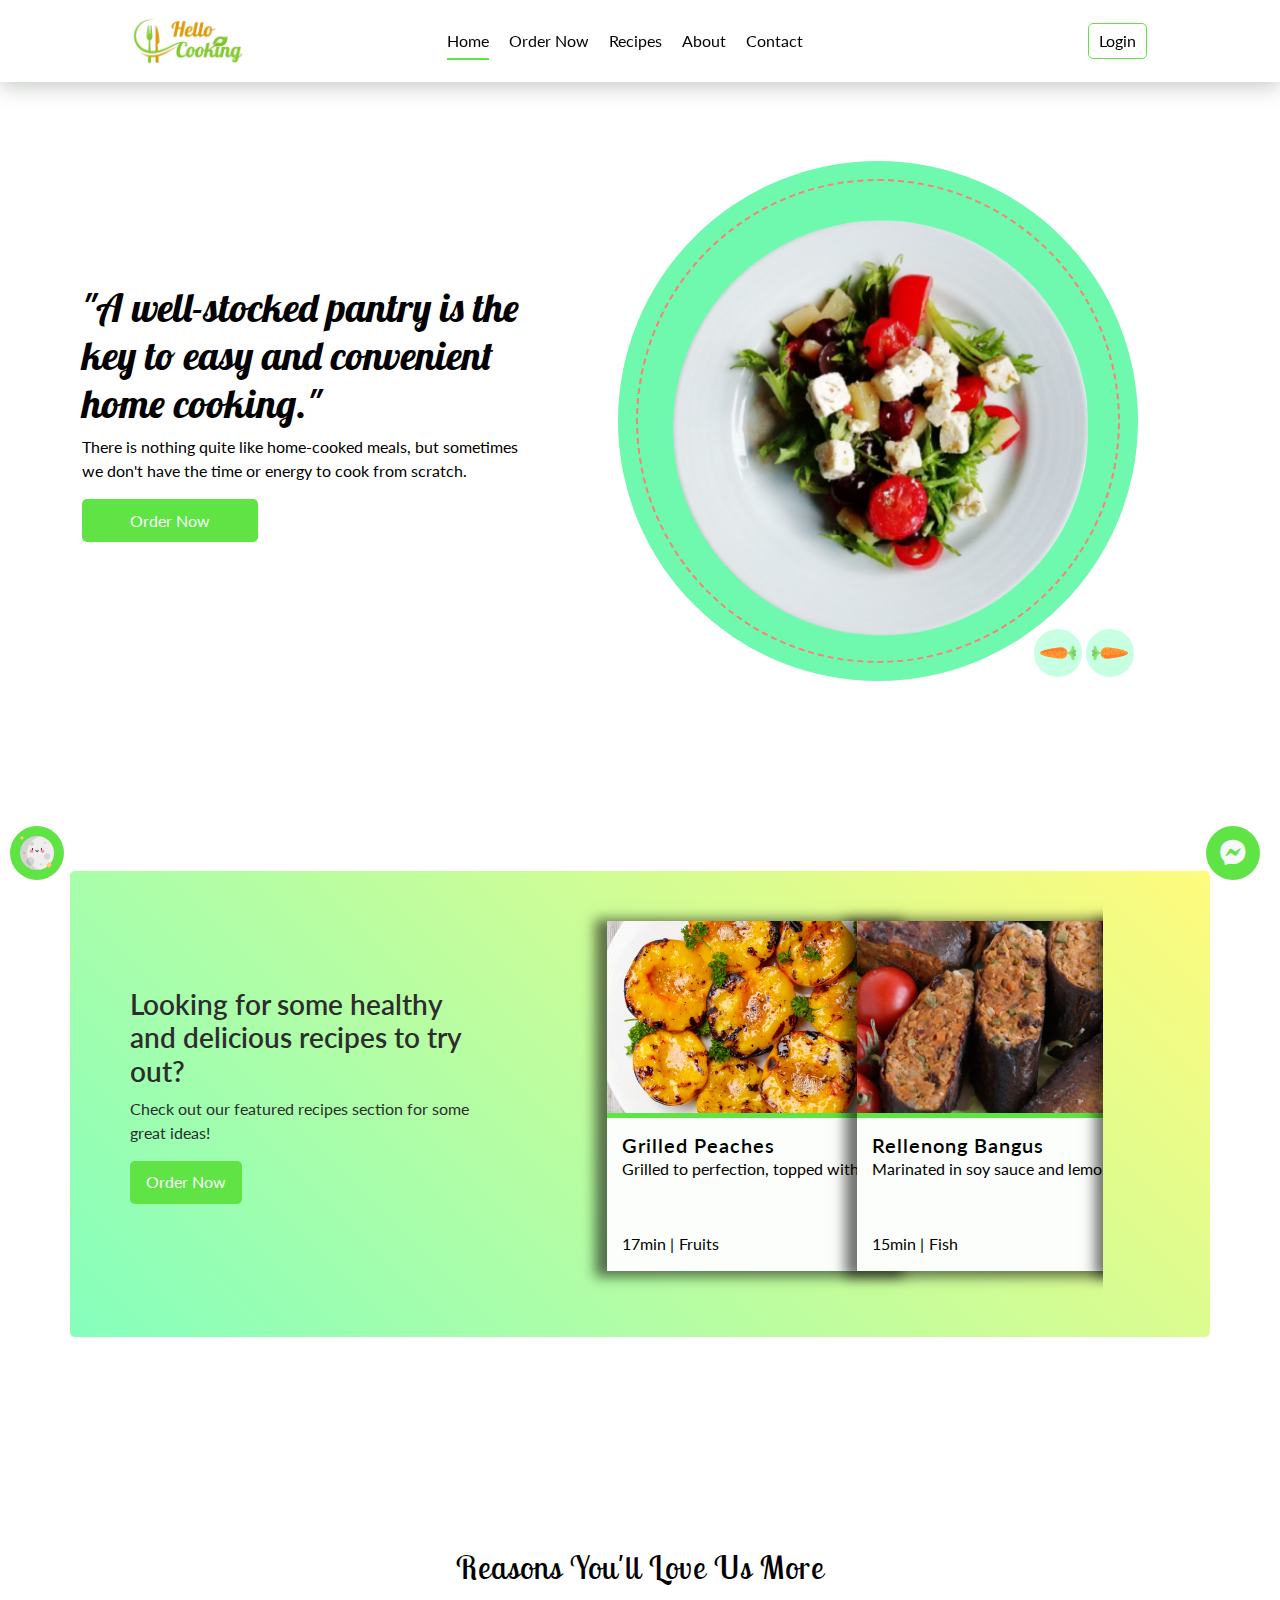
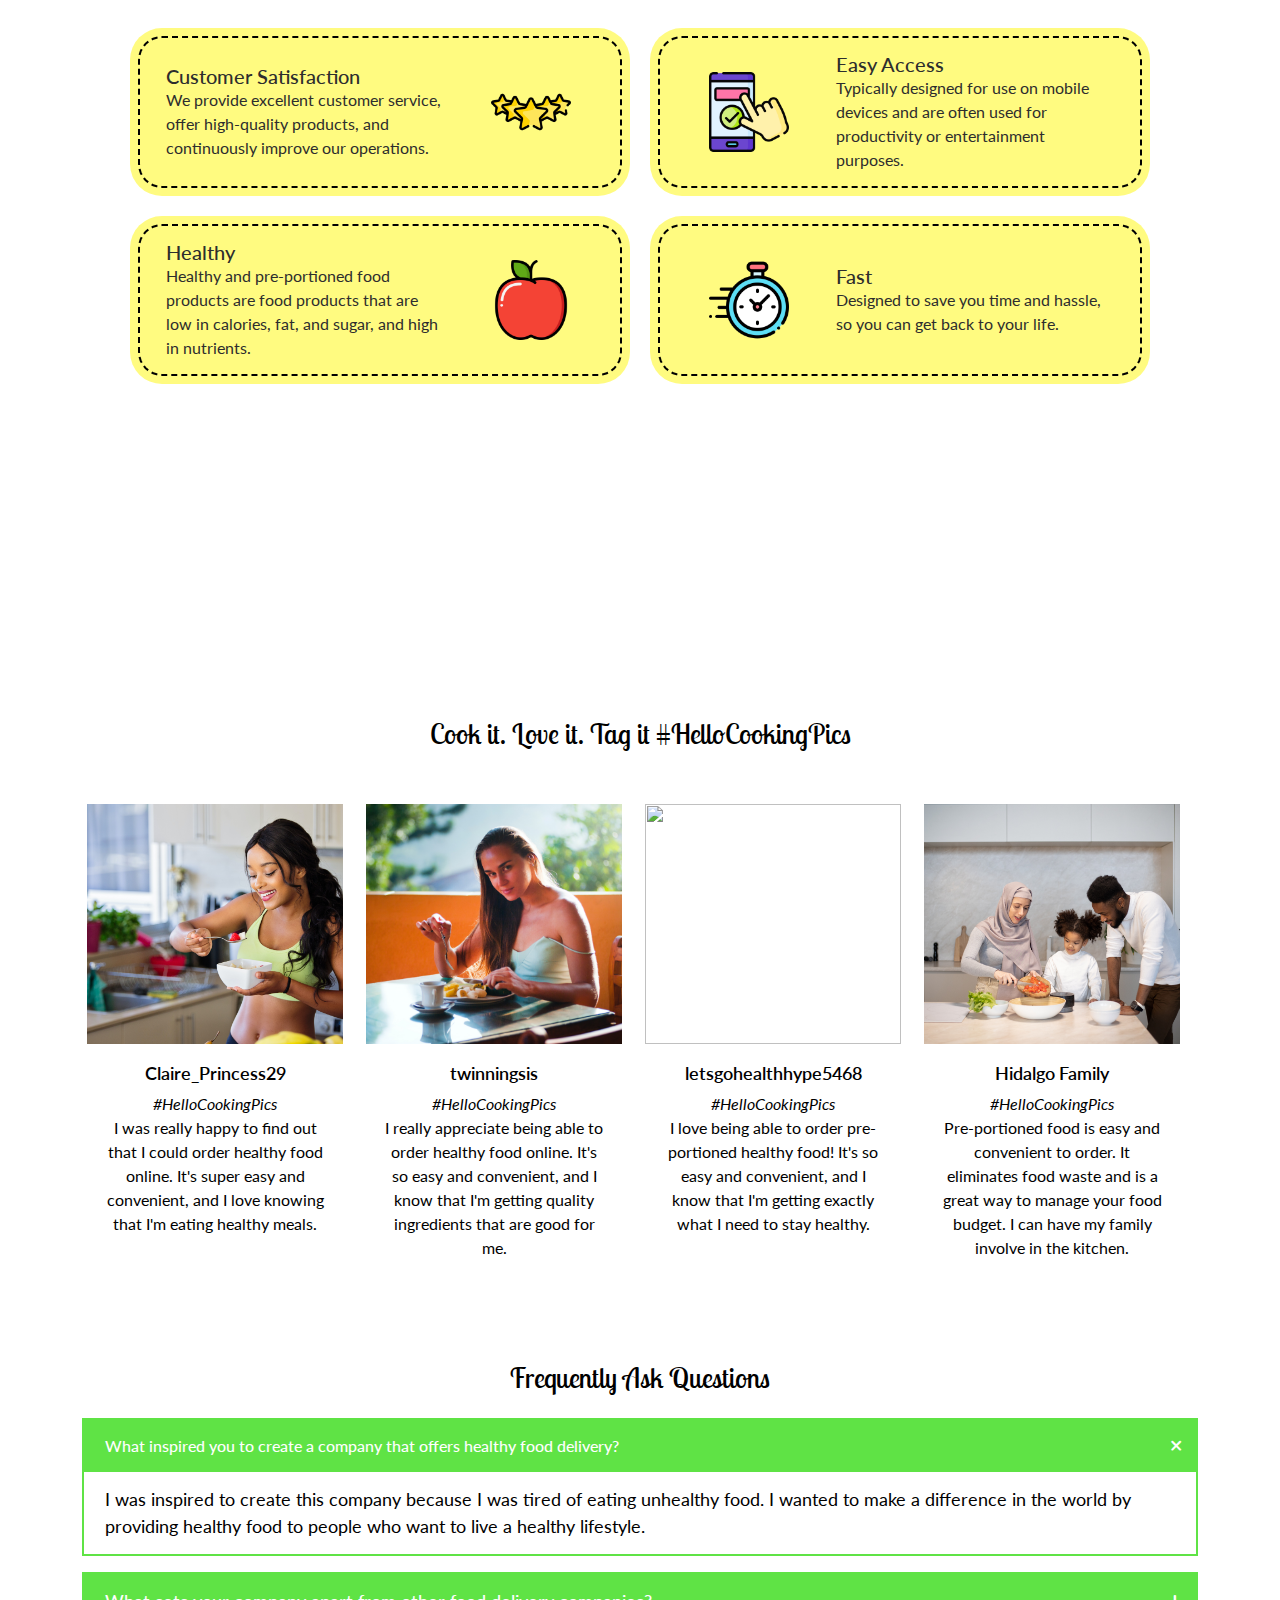
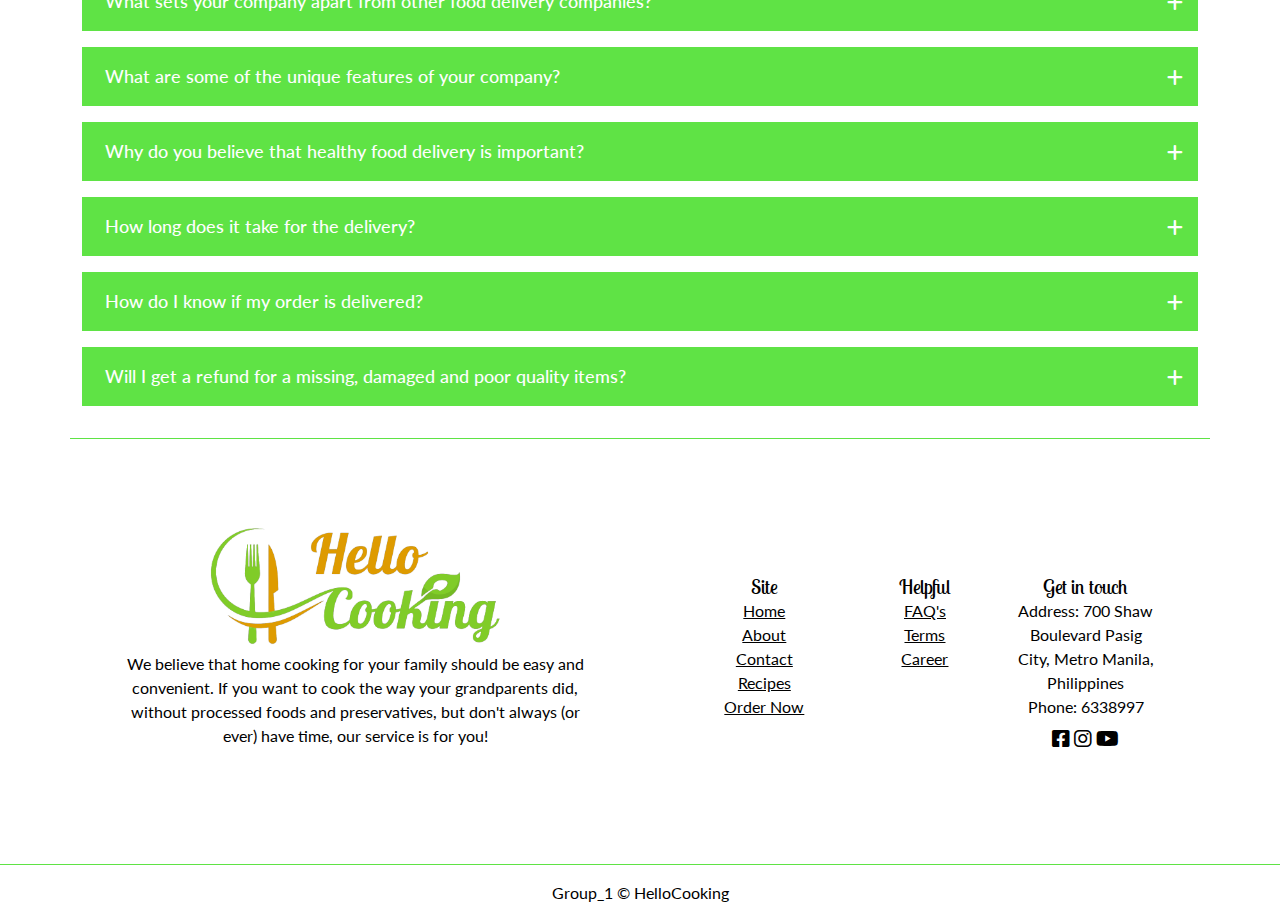
==== index.html @ cec699d6 "dark mode" ====
<!DOCTYPE html>
<html lang="en">
  <head>
    <!-- ========= Title ========== -->
    <title>HelloCooking</title>

    <meta charset="UTF-8" />
    <meta http-equiv="X-UA-Compatible" content="IE=edge" />
    <meta name="viewport" content="width=device-width, initial-scale=1.0" />

    <!-- ========= BOOTSTRAP ========== -->
    <link rel="stylesheet" href="assets/css/styles/bootstrap.min.css" />

    <!-- ========= FONTAWESOME ========== -->
    <link rel="stylesheet" href="assets/css/styles/font-awesome.css" />

    <!-- ========= STYLES ========== -->
    <link rel="stylesheet" href="assets/css/styles/base/nav.css" />
    <link rel="stylesheet" href="assets/css/styles/root.css" />
    <link rel="stylesheet" href="assets/css/styles/style.css" />
    <link rel="stylesheet" href="assets/css/styles/base/footer.css" />
    <link rel="stylesheet" href="assets/css/styles/base/modal.css" />
  </head>
  <body>
    <header class="header">
      <!-- 

        HEADER - NAVBAR

        -->
      <section class="header-sub-section">
        <div class="container">
          <nav class="">
            <div class="nav__logo-container" aria-label="logo / go-to-hompage">
              <a href="#" tabindex="0">
                <img
                  class="nav__logo-img js-nav-logo"
                  src="assets/imgs/logo/hc-logo.png"
                  alt="Hello Cooking Logo"
              /></a>
            </div>

            <div class="nav__center">
              <button
                class="nav__menu-btn open-menu-btn js-nav-menu-open"
                aria-label="open-menu-button"
                aria-expanded="false"
                aria-controls="menu"
              >
                <svg
                  class="ham hamRotate ham1"
                  viewBox="0 0 100 100"
                  onclick="this.classList.toggle('active')"
                >
                  <path
                    class="line top"
                    d="m 30,33 h 40 c 0,0 9.044436,-0.654587 9.044436,-8.508902 0,-7.854315 -8.024349,-11.958003 -14.89975,-10.85914 -6.875401,1.098863 -13.637059,4.171617 -13.637059,16.368042 v 40"
                  />
                  <path class="line middle" d="m 30,50 h 40" />
                  <path
                    class="line bottom"
                    d="m 30,67 h 40 c 12.796276,0 15.357889,-11.717785 15.357889,-26.851538 0,-15.133752 -4.786586,-27.274118 -16.667516,-27.274118 -11.88093,0 -18.499247,6.994427 -18.435284,17.125656 l 0.252538,40"
                  />
                </svg>
              </button>

              <div class="nav__menu-container js-nav-menu" id="menu">
                <ul role="menubar" class="nav__menu">
                  <li class="nav__menu-item active">
                    <a href="#" role="menuitem">Home</a>
                  </li>
                  <li class="nav__menu-item">
                    <a href="order.html" role="menuitem">Order Now</a>
                  </li>
                  <li class="nav__menu-item">
                    <a href="products.html" role="menuitem">Recipes</a>
                  </li>
                  <li class="nav__menu-item">
                    <a href="about.html" role="menuitem">About</a>
                  </li>
                  <li class="nav__menu-item">
                    <a href="contact.html" role="menuitem">Contact</a>
                  </li>
                </ul>
              </div>
            </div>

            <div class="nav__right">
              <button><i class="fa-solid fa-cart-shopping"></i></button>
              <a
                href="#"
                data-bs-toggle="modal"
                data-bs-target="#staticBackdrop"
                ><i class="fa-solid fa-user"></i> Login</a
              >
            </div>
          </nav>
        </div>
      </section>

      <!-- 

        HEADER - HERO SLIDER

        -->

      <section id="hero">
        <div class="container hero-container">
          <div class="row">
            <div
              class="col-lg-5 d-flex flex-column align-items-start justify-content-center"
              id="hero-left"
            >
              <h1>
                "A well-stocked pantry is the key to easy and convenient home
                cooking."
              </h1>
              <p>
                There is nothing quite like home-cooked meals, but sometimes we
                don't have the time or energy to cook from scratch.
              </p>
              <button id="hero-left-btn">Order Now</button>
            </div>

            <div class="col-lg-7" id="hero-right">
              <div class="hero-carousel-container">
                <div class="hero-slides" data-carousel-slides>
                  <div class="hero-slide">
                    <img src="assets/imgs/recipes/main-dish/1 (1).png" alt="" />
                  </div>
                  <div class="hero-slide" data-active>
                    <img src="assets/imgs/recipes/main-dish/1 (2).png" alt="" />
                  </div>
                  <div class="hero-slide">
                    <img src="assets/imgs/recipes/main-dish/1 (3).png" alt="" />
                  </div>
                </div>
                <div class="hc-btn-container">
                  <button
                    class="hero-carousel-btn"
                    id="hc-prev-btn"
                    data-carousel-btn="prev"
                  >
                    <img src="assets/imgs/icon/carrot.png" alt="" />
                  </button>
                  <button
                    class="hero-carousel-btn"
                    id="hc-next-btn"
                    data-carousel-btn="next"
                  >
                    <img src="assets/imgs/icon/carrot.png" alt="" />
                  </button>
                </div>
              </div>
            </div>
          </div>
        </div>
      </section>

      <!-- end header -->
    </header>
    <main>
      <!-- start main -->

      <!-- 
      
        Main - Products
      
      -->

      <section id="products">
        <div class="container">
          <div class="row">
            <div class="col-lg-5">
              <article class="card__main">
                <div class="card__main-content">
                  <h3 class="mb-2">
                    Looking for some healthy and delicious recipes to try out?
                  </h3>
                  <p class="mb-3">
                    Check out our featured recipes section for some great ideas!
                  </p>
                  <button class="card__main-content-button">Order Now</button>
                </div>
              </article>
            </div>
            <div class="col-lg-6">
              <div class="left-cards">
                <article class="card-">
                  <div class="left-card-img-container">
                    <img
                      src="assets/imgs/productImgs/grilled-peaches 1.jpg"
                      alt=""
                    />
                  </div>
                  <div class="description">
                    <div class="line line1">
                      <h5>Grilled Peaches</h5>
                    </div>
                    <div class="hash">
                      <p>Grilled to perfection, topped with raspberries</p>
                    </div>
                    <div class="line line2">
                      <div class="line2-left">
                        <p>17min</p>
                        <p>Fruits</p>
                      </div>
                    </div>
                  </div>
                </article>
                <article class="card-">
                  <div class="left-card-img-container">
                    <img
                      src="assets/imgs/productImgs/rellenong-bangus-recipe 1.jpg"
                      alt=""
                    />
                  </div>
                  <div class="description">
                    <div class="line line1">
                      <h5>Rellenong Bangus</h5>
                    </div>
                    <div class="hash">
                      <p>Marinated in soy sauce and lemon juice</p>
                    </div>
                    <div class="line line2">
                      <div class="line2-left">
                        <p>15min</p>
                        <p>Fish</p>
                      </div>
                    </div>
                  </div>
                </article>
                <article class="card-">
                  <div class="left-card-img-container">
                    <img
                      src="assets/imgs/productImgs/Pan-Fried-chicken-breast-herowm 1.jpg"
                      alt=""
                    />
                  </div>
                  <div class="description">
                    <div class="line line1">
                      <h5>Fried Chicken</h5>
                    </div>
                    <div class="hash">
                      <p>Pan-fried with small amount of fat</p>
                    </div>
                    <div class="line line2">
                      <div class="line2-left">
                        <p>15min</p>
                        <p>Chicken</p>
                      </div>
                    </div>
                  </div>
                </article>
                <article class="card-">
                  <div class="left-card-img-container">
                    <img
                      src="assets/imgs/productImgs/Vegan-Sisig_0953-768x1024 1.jpg"
                      alt=""
                    />
                  </div>
                  <div class="description">
                    <div class="line line1">
                      <h5>Vegan Sisig</h5>
                    </div>
                    <div class="hash">
                      <p>Marinated Shitake, Beech and Oyster Mushrooms</p>
                    </div>
                    <div class="line line2">
                      <div class="line2-left">
                        <p>20min</p>
                        <p>Vegetables</p>
                      </div>
                    </div>
                  </div>
                </article>
                <article class="card-">
                  <div class="left-card-img-container">
                    <img src="assets/imgs//productImgs/tunasand 1.jpg" alt="" />
                  </div>
                  <div class="description">
                    <div class="line line1">
                      <h5>Tuna Sandwich</h5>
                    </div>
                    <div class="hash">
                      <p>Tangy Tuna Salad Sandwich with feta cheese</p>
                    </div>
                    <div class="line line2">
                      <div class="line2-left">
                        <p>15min</p>
                        <p>Vegetables</p>
                        <p>Tuna</p>
                      </div>
                    </div>
                  </div>
                </article>
              </div>
            </div>
          </div>
        </div>
      </section>

      <!-- 
      
        Main - Reasons youll love us more
      
      -->

      <section id="reasons">
        <div class="container">
          <div class="row">
            <h2 class="text-center">Reasons You'll Love Us More</h2>
            <div class="d-flex flex-wrap" id="reasons-container">
              <div class="reasons reason1 row">
                <div class="reason1__left col-8">
                  <h4>Customer Satisfaction</h4>
                  <p>
                    We provide excellent customer service, offer high-quality
                    products, and continuously improve our operations.
                  </p>
                </div>
                <div class="reason1__right reason-right col-4">
                  <img src="assets/imgs/icon/stars.png" alt="" />
                </div>
              </div>
              <div class="reasons reason1 row">
                <div class="reason1__left col-8 order-lg-last">
                  <h4>Easy Access</h4>
                  <p>
                    Typically designed for use on mobile devices and are often
                    used for productivity or entertainment purposes.
                  </p>
                </div>
                <div class="reason1__right reason-right col-4">
                  <img src="assets/imgs/icon/booking.png" alt="" />
                </div>
              </div>
              <div class="reasons reason1 row">
                <div class="reason1__left col-8">
                  <h4>Healthy</h4>
                  <p>
                    Healthy and pre-portioned food products are food products
                    that are low in calories, fat, and sugar, and high in
                    nutrients.
                  </p>
                </div>
                <div class="reason1__right reason-right col-4">
                  <img src="assets/imgs/icon/apple.png" alt="" />
                </div>
              </div>
              <div class="reasons reason1 row">
                <div class="reason1__left col-8 order-lg-last">
                  <h4>Fast</h4>
                  <p>
                    Designed to save you time and hassle, so you can get back to
                    your life.
                  </p>
                </div>
                <div class="reason1__right reason-right col-4">
                  <img src="assets/imgs/icon/clock.png" alt="" />
                </div>
              </div>
            </div>
          </div>
        </div>
      </section>

      <!-- 
      
        Main - comment section
      
      -->

      <section id="comment-section">
        <div class="container">
          <h3 class="text-center mb-5">
            Cook it. Love it. Tag it #HelloCookingPics
          </h3>
          <div class="comment-row">
            <div class="d-flex comment-row-sub">
              <div class="comment-card-container">
                <div class="card">
                  <div class="comment-card-img-container">
                    <img
                      src="assets/imgs/comments/peopleeating (1).jpg"
                      alt=""
                    />
                  </div>
                  <div class="card-body">
                    <p class="comment-card-username">Claire_Princess29</p>
                    <p class="comment-card-hashtag">#HelloCookingPics</p>
                    <p class="card-text">
                      I was really happy to find out that I could order healthy
                      food online. It's super easy and convenient, and I love
                      knowing that I'm eating healthy meals.
                    </p>
                  </div>
                </div>
              </div>

              <div class="comment-card-container">
                <div class="card">
                  <div class="comment-card-img-container">
                    <img
                      src="assets/imgs/comments/peopleeating (16).jpg"
                      alt=""
                    />
                  </div>
                  <div class="card-body">
                    <p class="comment-card-username">twinningsis</p>
                    <p class="comment-card-hashtag">#HelloCookingPics</p>
                    <p class="card-text">
                      I really appreciate being able to order healthy food
                      online. It's so easy and convenient, and I know that I'm
                      getting quality ingredients that are good for me.
                    </p>
                  </div>
                </div>
              </div>

              <div class="comment-card-container">
                <div class="card">
                  <div class="comment-card-img-container">
                    <img
                      src="assets/imgs/comments/peopleeating (15).jpg"
                      alt=""
                    />
                  </div>
                  <div class="card-body">
                    <p class="comment-card-username">letsgohealthhype5468</p>
                    <p class="comment-card-hashtag">#HelloCookingPics</p>
                    <p class="card-text">
                      I love being able to order pre-portioned healthy food!
                      It's so easy and convenient, and I know that I'm getting
                      exactly what I need to stay healthy.
                    </p>
                  </div>
                </div>
              </div>

              <div class="comment-card-container">
                <div class="card">
                  <div class="comment-card-img-container">
                    <img src="assets/imgs/comments/comments (2).jpg" alt="" />
                  </div>
                  <div class="card-body">
                    <p class="comment-card-username">Hidalgo Family</p>
                    <p class="comment-card-hashtag">#HelloCookingPics</p>
                    <p class="card-text">
                      Pre-portioned food is easy and convenient to order. It
                      eliminates food waste and is a great way to manage your
                      food budget. I can have my family involve in the kitchen.
                    </p>
                  </div>
                </div>
              </div>
            </div>
          </div>
        </div>
      </section>

      <!-- 
        MAIN - FAQS
      -->
      <section id="faq">
        <div class="container">
          <h3 class="text-center mb-4">Frequently Ask Questions</h3>
          <div class="faq-accordion">
            <div class="faq-qa">
              <input type="checkbox" name="question" id="question1" checked />
              <label for="question1"
                >What inspired you to create a company that offers healthy food
                delivery?
                <i class="fa-solid fa-plus"></i>
              </label>
              <div class="faq-answer-container">
                <p>
                  I was inspired to create this company because I was tired of
                  eating unhealthy food. I wanted to make a difference in the
                  world by providing healthy food to people who want to live a
                  healthy lifestyle.
                </p>
              </div>
            </div>

            <div class="faq-qa">
              <input type="checkbox" name="question" id="question2" />
              <label for="question2"
                >What sets your company apart from other food delivery
                companies?
                <i class="fa-solid fa-plus"></i>
              </label>
              <div class="faq-answer-container">
                <p>
                  Our company is unique because we offer healthy food options
                  that are pre-portioned and come with one-of-a-kind recipes.
                </p>
              </div>
            </div>

            <div class="faq-qa">
              <input type="checkbox" name="question" id="question3" />
              <label for="question3"
                >What are some of the unique features of your company?
                <i class="fa-solid fa-plus"></i>
              </label>
              <div class="faq-answer-container">
                <p>
                  We offer a unique recipe service that is pre-portioned and
                  easy to use. Our customers are always our top priority and we
                  work hard to ensure their satisfaction. Our website is fast
                  and easy to use, making it a great resource for busy families.
                </p>
              </div>
            </div>

            <div class="faq-qa">
              <input type="checkbox" name="question" id="question4" />
              <label for="question4"
                >Why do you believe that healthy food delivery is important?
                <i class="fa-solid fa-plus"></i>
              </label>
              <div class="faq-answer-container">
                <p>
                  There are a few reasons why healthy food delivery is
                  important. First, it can help people who are unable to cook
                  for themselves or do not have time to prepare meals. Second,
                  it can help people who have dietary restrictions or are on
                  special diets. Third, it can help people who live in areas
                  where there are not many healthy food options.
                </p>
              </div>
            </div>

            <div class="faq-qa">
              <input type="checkbox" name="question" id="question5" />
              <label for="question5"
                >How long does it take for the delivery?
                <i class="fa-solid fa-plus"></i>
              </label>
              <div class="faq-answer-container">
                <p>
                  The delivery will take at least 5 hours from placing depending
                  on the location you are located and the delivery channel you
                  used.
                </p>
              </div>
            </div>

            <div class="faq-qa">
              <input type="checkbox" name="question" id="question6" />
              <label for="question6"
                >How do I know if my order is delivered?
                <i class="fa-solid fa-plus"></i>
              </label>
              <div class="faq-answer-container">
                <p>
                  You will receive an email or text confirmation once the order
                  has been delivered!
                </p>
              </div>
            </div>

            <div class="faq-qa">
              <input type="checkbox" name="question" id="question7" />
              <label for="question7"
                >Will I get a refund for a missing, damaged and poor quality
                items?
                <i class="fa-solid fa-plus"></i>
              </label>
              <div class="faq-answer-container">
                <p>
                  If an item is confirmed to be missing, damaged and/or poor
                  quality from your order, you may send us a message on
                  help@hellocooking.com and on our social media accounts.
                </p>
              </div>
            </div>
          </div>
        </div>
      </section>

      <!-- 
        MAIN - CONTACT
      -->

      <section id="contact-section"></section>

      <!-- end main -->
    </main>
    <footer>
      <!-- start footer -->
      <div class="container">
        <div class="row footer-top">
          <div class="col-lg-6 col-md-12 footer-right">
            <div class="footer-right__container">
              <div class="footer-right__img-container">
                <img src="assets/imgs/logo/hc-logo.png" alt="" />
              </div>
              <p class="text-center">
                We believe that home cooking for your family should be easy and
                convenient. If you want to cook the way your grandparents did,
                without processed foods and preservatives, but don't always (or
                ever) have time, our service is for you!
              </p>
            </div>
          </div>
          <div class="col-lg-6 footer-left">
            <div class="row footer-left__container">
              <div
                class="col-lg-4 col-md-4 text-md-center col-sm-12 text-sm-center mt-sm-4 footer-left__first"
              >
                <h5>Site</h5>
                <ul>
                  <li><a href="index.html">Home</a></li>
                  <li><a href="about.html">About</a></li>
                  <li><a href="contact.html">Contact</a></li>
                  <li><a href="recipes.html">Recipes</a></li>
                  <li><a href="order-now.html">Order Now</a></li>
                </ul>
              </div>
              <div
                class="col-lg-4 col-md-4 text-md-center col-sm-12 text-sm-center mt-sm-4 footer-left__second"
              >
                <h5>Helpful</h5>
                <ul>
                  <li><a href="#">FAQ's</a></li>
                  <li><a href="terms.html">Terms</a></li>
                  <li><a href="career.html">Career</a></li>
                </ul>
              </div>
              <div
                class="col-lg-4 col-md-4 text-md-center col-sm-12 text-sm-center mt-sm-4 footer-left__third"
              >
                <h5>Get in touch</h5>
                <ul>
                  <li>
                    <p>
                      Address: 700 Shaw Boulevard Pasig City, Metro Manila,
                      Philippines
                    </p>
                  </li>
                  <li>
                    <p>Phone: 6338997</p>
                  </li>
                  <li class="footer-social-links">
                    <a href="#"><i class="fa-brands fa-square-facebook"></i></a>
                    <a href="#"><i class="fa-brands fa-instagram"></i></a>
                    <a href="#"><i class="fa-brands fa-youtube"></i></a>
                  </li>
                </ul>
              </div>
            </div>
          </div>
        </div>
      </div>
      <div class="container-fluid footer-bottom">
        <p>Group_1 &copy; HelloCooking</p>
      </div>

      <!-- end footer -->
    </footer>

    <!-- 
      
      color scheme
      
    -->

    <div class="color-theme-container">
      <button class="button-theme button-theme-light" data-theme="light">
        <img src="assets/imgs/color-scheme/sun.png" alt="" />
      </button>
      <button class="button-theme button-theme-dark active" data-theme="dark">
        <img src="assets/imgs/color-scheme/full-moon.png" alt="" />
      </button>
    </div>

    <!-- 
      
      messenger
      
    -->

    <button id="messenger-button">
      <i class="fa-brands fa-facebook-messenger text-light"></i>
    </button>

    <!-- 
      
      login modal
      
    -->
    <div
      class="modal fade"
      id="staticBackdrop"
      data-bs-backdrop="static"
      data-bs-keyboard="false"
      tabindex="-1"
      aria-labelledby="staticBackdropLabel"
      aria-hidden="true"
    >
      <div class="modal-dialog modal-dialog-centered">
        <div class="modal-content">
          <div class="modal-header">
            <h1 class="modal-title text-light" id="staticBackdropLabel">
              HelloCooking
            </h1>
            <button
              type="button"
              class="btn"
              data-bs-dismiss="modal"
              aria-label="Close"
            >
              <img src="assets/imgs/icon/forKnife-red.png" alt="" />
            </button>
          </div>
          <div class="modal-body">
            <h5 class="mb-2">Login</h5>
            <form class="needs-validation" novalidate>
              <div class="mb-3 form-floating">
                <input
                  type="email"
                  class="form-control"
                  id="exampleInputEmail1"
                  aria-describedby="emailHelp"
                  placeholder="Email or Username"
                  required
                />
                <label for="exampleInputEmail1" class="form-label"
                  >Email or Username</label
                >
                <div id="emailHelp" class="form-text">
                  We'll never share your email with anyone else.
                </div>
                <div class="invalid-feedback">
                  Please input Username or Email.
                </div>
              </div>
              <div class="mb-3 form-floating">
                <input
                  type="password"
                  class="form-control"
                  id="exampleInputPassword1"
                  placeholder="Password"
                  required
                />
                <label for="exampleInputPassword1" class="form-label"
                  >Password</label
                >
                <div class="invalid-feedback">Please input password.</div>
              </div>
              <div class="d-flex justify-content-between">
                <div class="mb-3 form-check">
                  <input
                    type="checkbox"
                    class="form-check-input"
                    id="exampleCheck1"
                  />
                  <label class="form-check-label" for="exampleCheck1"
                    >Remember Me</label
                  >
                </div>
                <a href="#">Forgot Password</a>
              </div>
              <button type="submit" class="btn btn-primary w-100 mb-3">
                Submit
              </button>
            </form>
            <div class="text-center">
              Don't have an account yet? <a href="signup.html">Sign in</a>
            </div>
          </div>
        </div>
      </div>
    </div>

    <!-- ========= BOOTSTRAP JS ========== -->
    <script src="assets/js/bootstrap.bundle.min.js"></script>

    <!-- ========= JS ========== -->
    <script src="assets/js/index.js"></script>
    <script src="assets/js/colorScheme.js" type="module"></script>
  </body>
</html>
---- assets/css/styles/base/nav.css ----
@import url('https://fonts.googleapis.com/css2?family=Lato:wght@300;400;700&family=Lobster&family=Lobster+Two&display=swap');

html {
  scroll-behavior: smooth;
}

* {
  box-sizing: border-box;
}

body {
  font-family: var(--ff-lato);
  position: relative;
  color: var(--text);
  background-color: var(--bg);
}

h1 {
  font-family: var(--ff-lobster-italic);
}

h2,
h3,
h4,
h5,
h6 {
  font-family: var(--ff-lobster);
  margin: 0;
}

button {
  border: 0;
  outline: 0;
}

ul,
li,
a {
  list-style: none;
  text-decoration: none;
}

ul {
  padding: 0;
  margin: 0;
}

p {
  margin: 0;
  padding: 0;
}

img { width: 100%; 
height: auto;}








/* ################################
      Header Navbar
###################################*/



nav {
  scroll-snap-align: start;

  display: flex;
  justify-content: space-between;
  align-items: center;
  transition: all 600ms ease;
  position: fixed;
  top: 0;
  left: 0;
  width: 100%;
  
  padding: 1em var(--section-padding);
  background-color: hsl(var(--nav) / 1);
  box-shadow: 0 5px 20px var(--gray-700-p3);
  z-index: 20;
}

.nav__logo-container {
  grid-area: logo;
  width: 30vw;
  max-width: 120px;
  transform: .3s ease-out;
}

.nav__center {
  grid-area: menu;
}

.nav__menu {
  display: flex;
  justify-content: center;
  align-items: center;
}

.nav__menu-item {
  margin-inline: 10px;
}

.nav__menu-item a:focus-visible,
nav a:focus-visible {
  outline: 2px solid var(--green);
  outline-offset: 0.5em;
}

.nav__menu-item a {
  color: var(--text);
  font-size: var(--step-0);
  position: relative;
  overflow: hidden;
  padding-bottom: 10px;
}

.nav__menu-item.active a:after {
  content: "";
  width: 100%;
  height: 2px;
  background-color: var(--green);
  position: absolute;
  left: 0;
  bottom: 0;
transition: .3s ease-out;
}


.nav__right {
  grid-area: right;
  display: flex;
  align-items: center;
  justify-content: end;
  width: min(150px, 20vw);
  /* max-width: 150px; */
}

.nav__right>* {
  margin-inline: 5px;
}

.nav__right button{
  width: 2em;
  aspect-ratio: 1/ 1;
  border: 1px solid transparent;
  border-radius: 100vmax;
  font-size: var(--step-0);
  display: grid;
  place-content: center;
  background-color: var(--green);
  display: none;
}

.nav__right button i {
  padding: 0;
  margin: 0;
  color: #fefefe;
}

.nav__right a {
  padding: 0.3125em 0.625em;
  color: var(--text);
  border: 1px solid var(--green);
  border-radius: 5px;
  cursor: pointer;
  transition: .3s ease-out;
}

.nav__right a:hover {
  background-color: var(--green);
  color: var(--text);
}

.nav__right a i{
  display: none;
}

.nav__menu-btn {
  display: none;
  background: none;
}

.open-menu-btn {
  height: 30px;
  user-select: none;
  appearance: none;
  border: 0;
}

/* menu - button */

.ham {
  cursor: pointer;
  -webkit-tap-highlight-color: transparent;
  transition: transform 400ms;
  -moz-user-select: none;
  -webkit-user-select: none;
  -ms-user-select: none;
  user-select: none;}
.hamRotate.active {
  transform: rotate(45deg);
}
.hamRotate180.active {
  transform: rotate(180deg);
}

svg.ham {
  width: max(calc(10vw - 3rem), 30px);
}



.line {
  fill:none;
  transition: stroke-dasharray 400ms, stroke-dashoffset 400ms;
  stroke: hsl(var(--text) / 1);
  stroke-width:5.5;
  stroke-linecap:round;
}
.ham1 .top {
  stroke-dasharray: 40 139;
}
.ham1 .bottom {
  stroke-dasharray: 40 180;
}
.ham1.active .top {
  stroke-dashoffset: -98px;
}
.ham1.active .bottom {
  stroke-dashoffset: -138px;
}
/* menu */




.bodyScroll .nav__logo-container{
  max-width: 100px;
}




@media (max-width: 991px) {
  

  nav .nav__logo-container {
    order: 1;
  }

  .nav__right a {
    font-size: var(--fs-16);

  }

  nav .nav__right {
    order: 2;
  }

  .nav__logo-container {
    margin-inline: auto;
  }

  .nav__center {
    width: min(150px, 20vw);
  }

  .nav__menu-btn {
    display: inline-block; 
    height: 100%;
  }

  
  .nav__menu-container {
    z-index: 20;
    position: absolute;
    top: 100%;
    left: 0;
    width: 200px;
    transform: translateX(-200%);
    transition: transform 1s ease-out;
  }
  
  .open-menu-btn[aria-expanded=true]+.nav__menu-container {
    transform: translateX(0);
  }
  
  .nav__menu {
    background-color: var(--green);
    flex-direction: column;
    align-items: center;
    height: 100vh;
    justify-content: start;
    
  }

  .nav__menu .nav__menu-item {
    height: 4em;
    display: grid;
    place-content: center;
  }

  .nav__menu .nav__menu-item a {
    color: #fefefe;
  }


  #hero {
    padding-top: 5rem;
  }

}

@media (max-width: 540px){

  nav{
    padding-inline: 10px;
  }

  .nav__right a {
  font-size: 14px;
  }

  
}
---- assets/css/styles/root.css ----
:root {

  /* ###### COLORS ###### */
  --main-hue: 110;
  

  
  
  --green: hsl(var(--main-hue), 74%, 58%);
  --red: #F12D31;
  --green-light: hsl(var(--main-hue), 44%, 55%);
  --orange: #FF9F29;
  --red-orange: #F17B31;
  --yellow: #f9d42f;
  --purple: #8F2D94;
  --brown: #87431E;
  --blue: #3799DA;
  --green-1: hsla(79, 100%, 43%, 0.664);
  --black: #2d2d2d;
  --black1: hsl(0, 8%, 14%);



  /* dark color scheme */
  /* --bg-dark: var(--main-hue) 80% 12%; */
  --bg-dark: 0 8% 14%;
  --text-dark: var(--main-hue) 80% 99%;
  --muted-dark: var(--main-hue) 80% 99%;
  --accent-dark: var(--main-hue) 65% 50%;
  --secondary-dark: calc(var(--main-hue) - 195) 65% 50%;
  --nav-dark: var(--main-hue) 10% 10%;



    /* light color scheme */
    --bg-light: var(--main-hue) 80% 99%;
    --text-light: var(--main-hue) 80% 8%;
    --muted-light: var(--main-hue) 20% 70%;
    --accent-light: var(--main-hue) 70% 60%;
    --secondary-light: calc(var(--main-hue) - 195) 70% 60%;
    
    --nav-light: var(--main-hue) 80% 99%;






  /* grays */

  --white:    #fff;
  --gray-100: #f8f9fa;
  --gray-100-l6: hsla(210, 20%, 98%, 0.898);
  --gray-200: #e9ecef;
  --gray-200-p5: hsl(210 16% 93% / .7);
  --gray-300: #dee2e6;
  --gray-400: #ced4da;
  --gray-500: #adb5bd;
  --gray-600: #6c757d;
  --gray-700: #495057;
  --gray-700-p3: rgba(72, 86, 73, 0.3) ;
  --gray-800: hsl(210, 10%, 23%);
  --gray-900: hsl(113, 11%, 15%);



  /* ###### FONT FAMILY ###### */

  --ff-lobster-italic: 'Lobster', cursive;
  --ff-lobster: 'Lobster Two', cursive;
  --ff-lato: 'Lato', sans-serif;


  /* ###### FONT SIZES ###### */

  --step--3: clamp(0.58rem, calc(0.50rem + 0.37vw), 0.77rem);
  --step--2: clamp(0.69rem, calc(0.59rem + 0.52vw), 0.96rem);
  --step--1: clamp(0.83rem, calc(0.69rem + 0.72vw), 1.20rem);
  --step-0: clamp(0.675rem, 2vw, 1rem);
  --step-1: clamp(1.20rem, calc(0.94rem + 1.32vw), 1.88rem);
  --step-2: clamp(1.44rem, calc(1.09rem + 1.76vw), 2.34rem);
  --step-3: clamp(1.73rem, calc(1.26rem + 2.35vw), 2.93rem);
  --step-4: clamp(2.07rem, calc(1.45rem + 3.10vw), 3.66rem);
  --step-5: clamp(2.49rem, calc(1.67rem + 4.08vw), 4.58rem);

  --fs-16: 1rem;
  --fs-14: 0.875rem;
  --fs-50: 3.125rem;
  --fs-26: 1.625rem;
  --fs-20: 1.25rem;
  --fs-18: 1.125rem;



  --section-padding: clamp(0.75rem, 10vw, 9.00rem);



  /* ###### BUTTON PADDING ###### */
  --button-padding: .6125em 3em;




  /* ###### transition ###### */
  --transition-all-150-ease: transition .15s ease;
  --transition-all-150-ease-in: transition .15s ease-in;
  --transition-all-150-ease-out: transition .15s ease-out;
  
  --transition-all-250-ease: transition .25s ease;
  --transition-all-250-ease-in: transition .25s ease-in;
  --transition-all-250-ease-out: transition .25s ease-out;
}


@media (prefers-color-scheme: light){
  :root {
    --bg: var(--bg-light);
    --text: var(--text-light);
    --muted: var(--muted-light);
    --accent: var(--accent-light);
    --secondary: var(--secondary-light);
    color-scheme: light;
  }
}


@media (prefers-color-scheme: dark){
  :root {
    --bg: var(--bg-dark);
    --text: var(--text-dark);
    --muted: var(--muted-dark);
    --accent: var(--accent-dark);
    --secondary: var(--secondary-dark);
    color-scheme: dark;
  }
}

:root[data-theme="light"] {
    --bg: var(--bg-light);
    --text: var(--text-light);
    --muted: var(--muted-light);
    --accent: var(--accent-light);
    --secondary: var(--secondary-light);
  --nav: var(--nav-light);

    color-scheme: light;
}

:root[data-theme="dark"] {
  --bg: var(--bg-dark);
  --text: var(--text-dark);
  --muted: var(--muted-dark);
  --accent: var(--accent-dark);
  --secondary: var(--secondary-dark);
  --nav: var(--nav-dark);
  color-scheme: dark;
}
---- assets/css/styles/style.css ----
/* ################################
      Header
###################################*/

.header{
  padding-top: 100px;

}







/* ################################
      Header carousel
###################################*/

#hero {
  display: flex;
  align-items: center;
  position: relative;
  padding-bottom: 5rem;
}

#hero-left {
  margin-bottom: 1em;
}

#hero-left p{
  max-width: 600px;
}

#hero-left-btn {
  margin-top: 1rem;
  padding: var(--button-padding);
  background-color: var(--green);
  color: var(--gray-100);
  border-radius: .3125em;
}

.hero-carousel-container {
  position: relative;
}


.hero-slides {
  display: flex;
  position: relative;
  height: 100%;
  aspect-ratio: 1/1;
  margin-inline: auto;
}

.hero-slides .hero-slide {
  position: absolute;
  inset: 0;
  opacity: 0;
  width: 100%;
  max-width: 520px;
  aspect-ratio: 1/1;
  border-radius: 100vmax;
  background-color: #6ef9af;
  padding: 2em;
  outline: 2px dashed #fb8075;
  outline-offset: -20px;
  margin: auto;
}

.hero-slides .hero-slide[data-active] {
  opacity: 1;
} 

.hero-slides .hero-slide > img {
  display: block;
  width: 100%;
  height: 100%;
  object-fit: contain;
  object-position: center;
}


.hc-btn-container {
  position: absolute;
  right: 5vw;
  bottom: 5vw;
}

.hc-btn-container button {
  /* font-size: 1.3rem; */
  font-size: var(--step-0);
  width: 3em;
  height: 3em;
  border-radius: 100vmax;
  background-color: #85ffbe77;
}

.hc-btn-container button img {
  width: 100%;
  max-width: 40px;
}

.hc-btn-container button#hc-prev-btn {
  transform: rotate(90deg);
}

.hc-btn-container button#hc-next-btn {
  transform: rotate(-90deg);
}

#hero svg{
  position: absolute;
  z-index: -1;
  top: -10%;
  right: 0;
  width: auto;

}

#hero svg path {
  fill: #fbf675;
}


/* ################################
      Main
###################################*/










/* ################################
      Main - section recipes
###################################*/

#products .container {
  margin-top: 3.125em;
  background-color: #85FFBD;
background-image: linear-gradient(45deg, #85FFBD 0%, #FFFB7D 100%);

  padding-bottom: 1rem;
  border-radius: 5px;
}

.card__main {
  padding: 3em;
  display: flex;
  align-items: center;
  height: 100%;

}

.card__main .card__main-content h3 {
  font-family: var(--ff-lato);
  font-weight: 600;
  color: var(--black);
}

.card__main .card__main-content p {
  color: var(--black);
}

.card__main .card__main-content button {
  background-color: var(--green);
  color: var(--gray-100);
  padding: .6125em 1em;
  border-radius: 5px;
}


.left-cards {
  display: flex;
  overflow-x: auto;
  padding: 50px;
  padding-right: 0;
}

.left-cards::-webkit-scrollbar {
  width: 10px;
  height: 20px;
  cursor: pointer;
}

.left-cards::-webkit-scrollbar-thumb {
  background-color: #85FFBD;
  background-image: linear-gradient(45deg, #85FFBD 0%, #FFFB7D 100%);
  border-radius: 100vmax;
  box-shadow: inset 0px 0px 2px var(--gray-700);
}

.left-cards::-webkit-scrollbar-thumb:hover{
  background-image: linear-gradient(45deg, #6ef9af 0%, #fbf675 100%);
}

.left-cards::-webkit-scrollbar-track {
  background:hsl(208, 100%, 97%, 0.5);
  border-radius: 100vmax;
}



.left-cards .card- .left-card-img-container {
  width: 100%;
  height: 12rem;
  overflow: hidden;
}

.left-cards .card- .left-card-img-container img {
  width: 100%;
  height: 100%;
  object-fit: cover;
  object-position: center;
}

.card- {
  min-width: 300px;
  height: 350px;
  box-shadow: -8px 2px 12px 4px rgba(0,0,0,0.55);
-webkit-box-shadow: -8px 2px 12px 4px rgba(0,0,0,0.55);
-moz-box-shadow: -8px 2px 12px 4px rgba(0,0,0,0.55);
  transition: .2s ease-out;
  z-index: 5;
  position: relative;
  transition: .2s ease-out;
  transform-origin: top right;
  cursor: pointer;
  background-color: hsl(var(--bg) / 1);
}


.card-:not(:first-child) {
  margin-left: -50px;
}

.card-:hover {
  transform: rotateZ(5deg);
  transition: 0.4s ease-out;
}

.card-:hover~.card- {
  transform: translateX(50px);
  transition: 0.4s ease-out;
}


.description {
  padding: 15px;
  border-top: 5px solid var(--green);
}

.card- .description .line1 h5 {
  font-family: var(--ff-lato);
  font-weight: 600;
  letter-spacing: 1px;
}

.line {
  display: flex;
  justify-content: space-between;
}

.description .line.line2 {
  position: absolute;
  bottom: 15px;
  left: 15px;
}

.line .line2-left {
  display: flex;
}

.line .line2-left p {
  padding-right: 5px;
  font-size: var(--fs-16);
}

.line .line2-left p:not(:last-child)::after {
  content: " |";
}

.description .hash p {
  text-overflow: ellipsis;
  overflow: hidden;
  display: -webkit-box;
  -webkit-line-clamp: 1;
  -webkit-box-orient: vertical;
}







/* ################################
      Main - Reasons
###################################*/
#reasons {
  min-height: 100vh;
  display: grid;
  place-items: center;
  padding-block: 5em;
}

#reasons-container {
  justify-content: center;
  margin-block: 2rem;
}

#reasons h2 {
  font-weight: 500;
  letter-spacing: 1px;
}

.reasons{
  width: min(100%, 500px);
  margin: .6125rem;
  padding: 1.5rem;
  align-items: center;
  background-color: hsl(58, 100%, 75%);
  border-radius: 2rem;
  outline: 2px dashed #000;
  color: var(--black);
  outline-offset: -10px;
}

.reason-right {
  display: grid;
  place-items: center;
}

.reason-right > img {
  width: min(80%, 80px);
}

.reasons h4 {
  font-family: var(--ff-lato);
  font-size: var(--fs-20);
  font-weight: 500;
}






/* ################################
      Main - Commetns
###################################*/

#comment-section {
  padding-block: 5rem;
}

.comment-row {
  overflow: auto;
}

.comment-row-sub {
  width: 100%;
  flex-wrap: wrap;
}
  
.comment-card-container {
  padding: 5px;
  width: 25%;
}

.comment-card-container .card {
  border: none;
  width: 16rem;
  background-color: transparent;
}

.comment-card-img-container {
  width: 100%;
  height: 15rem;
}

.comment-card-img-container img {
  width: 100%;
  height: 100%;
  object-fit: cover;
  object-position: center;
}


.card .card-body {
  text-align: center;
}

.card .card-body .comment-card-username {
  font-size: var(--fs-18);
  font-weight: 600;
  margin-bottom: .3125rem;
}

.card .card-body .comment-card-hashtag {
  font-size: var(--fs-16);
  font-style: italic;
}









/* ################################
      Main - FAQS
###################################*/

.faq-accordion .faq-qa {
  border: 2px solid var(--green);
  margin-bottom: 1rem;
}

.faq-accordion .faq-qa label{
  background-color: var(--green);

  display: flex;
  align-items: center;
  position: relative;
  cursor: pointer;
  font-size: var(--fs-18);
  font-weight: 500;
  color: #fefefe;
}

.faq-accordion .faq-qa label {
  padding: .875rem 1.75rem .875rem 1.3125rem;
}


.faq-accordion .faq-qa input {
  display: none;
}

.faq-accordion .faq-qa label i {
  position: absolute;
  top: 35%;
  right: .725rem;
  transition: transform .3s ease;
}

.faq-accordion .faq-qa .faq-answer-container {
  padding: .875rem 1.3125rem;
  background-color: var(--bg) !important;
  line-height: 1.5;
  font-size: var(--fs-18);
  display: none;
  transition: .5s ease;
}

.faq-accordion .faq-qa input:checked ~ .faq-answer-container {
  transition: .5s ease;
  display: block;
  
}

.faq-accordion .faq-qa input:checked ~ label {
  font-size: var(--fs-16);
}

.faq-accordion .faq-qa input:checked ~ label i {
  transform-origin: 0 0 0 0;
  transform: rotate(45deg);
}






/* ################################
      Media Queries
###################################*/

@media (max-width: 992px) {
  .comment-row {
    overflow-x: scroll;
  }
  .comment-row-sub{
    flex-wrap: nowrap;
    overflow: scroll;
  }
  .comment-card-container {
    width: 25rem;
  }
}




@media (max-width: 580px){
  .header {
    padding-top: 50px;
  }
  .hero-carousel-container {
    height: 250px;
  }
}
---- assets/css/styles/base/footer.css ----
/* ################################
      Footer
###################################*/
footer {
  user-select: none;
  margin-top: 2rem;
  /* background-color: #FFFB7D; */
}

.footer-top {
  justify-content: space-between;
  padding-block: 5em;
  border-top: 1px solid var(--green);
}

.footer-right__img-container {
  width: min(100%, 20rem);
  margin: auto;
}

.footer-right__container {
  width: min(50vw, 30rem );
  margin: auto;
}

.footer-left__container {
  margin: 2em;
}

.footer-left__container a,
.footer-left__container p {
  color: var(--text);
}

.footer-left__container a:not(i){
  text-decoration: underline;
}

.footer-left__container p {
  user-select: none;
}

.footer-left__container .footer-social-links i {
  font-size: 20px;
  margin-top: 10px;
}

.footer-bottom {
  text-align: center;
  padding-block: 1em;
  border-top: 1px solid var(--green);
}





/* color scheme */

.color-theme-container {
  position: fixed;
  bottom: 20px;
  left: 10px;
}

.color-theme-container .button-theme {
  width: calc(3vw + 1rem);
  aspect-ratio: 1/1;
  padding: 10px;
  border-radius: 100vmax;
  background-color: var(--green);
  transform: scale(0);
  display: none;
  pointer-events: none;
  transition: var(--transition-all-250-ease-out);
  cursor: pointer;
}

.color-theme-container .button-theme img {
  object-fit: contain;
}

.color-theme-container .button-theme.active {
  transform: scale(1);
  pointer-events: auto;
  display: block;
}




#messenger-button {
  width: calc(3vw + 1rem);
  position: fixed;
  bottom: 20px;
  right: 20px;
  aspect-ratio: 1/1;
  background-color: var(--green);
  border-radius: 100vmax;
  font-size: var(--fs-26);

}




@media (max-width: 580px){
  .footer-left__first,
  .footer-left__second,
  .footer-left__third {
    text-align: center;
    margin-top: 2em;
  }
}
---- assets/css/styles/base/modal.css ----
/* -------------- login modal ------------------ */

.modal-header {
  background-color: #5fc44b;
}

.modal-header h1 {
  color: #fefefe;
  letter-spacing: 1px;
  font-size: var(--fs-26);
}

.modal-header button {
  width: 50px;
}

.modal-header button:hover {
  border: none;
  outline: none;
}

.modal-header button img {
  width: 100%;
  aspect-ratio: 1/1;
}

.modal-body h5 {
  font-weight: 500;
  letter-spacing: 1px;
}
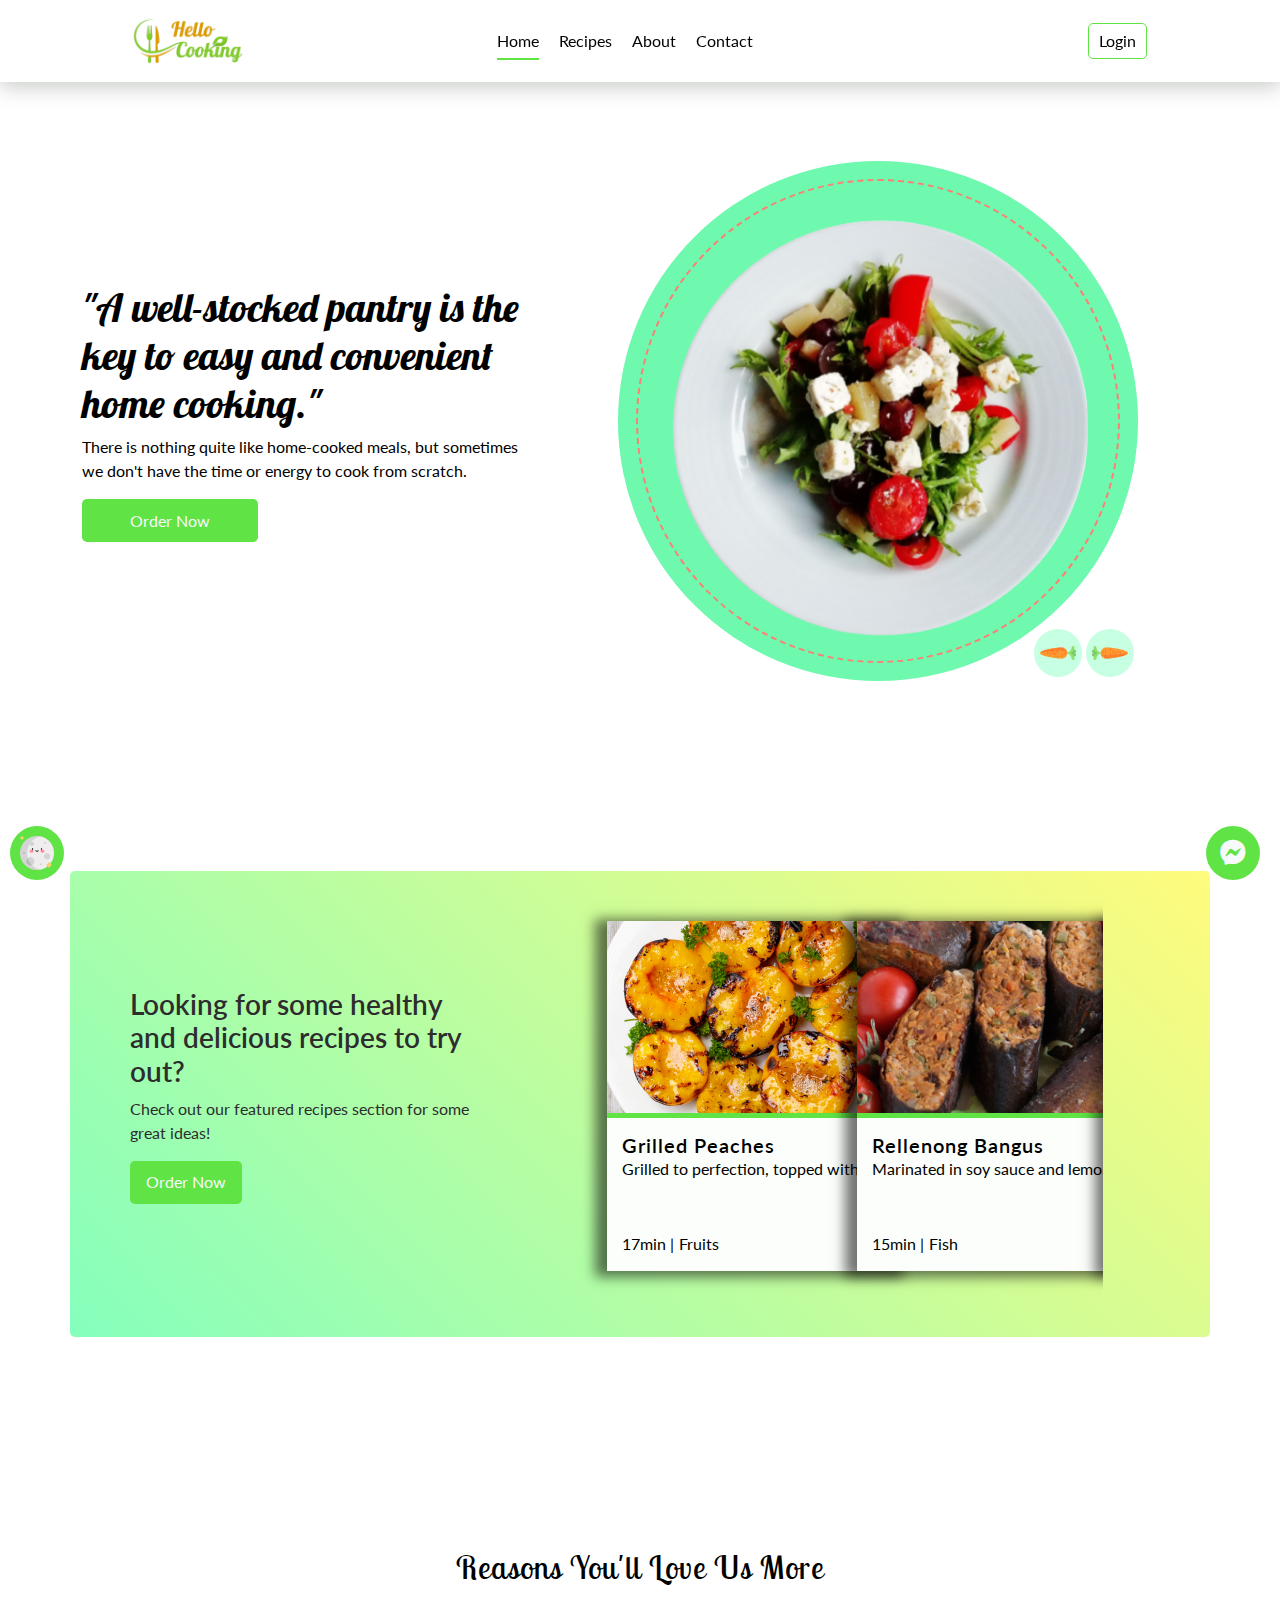
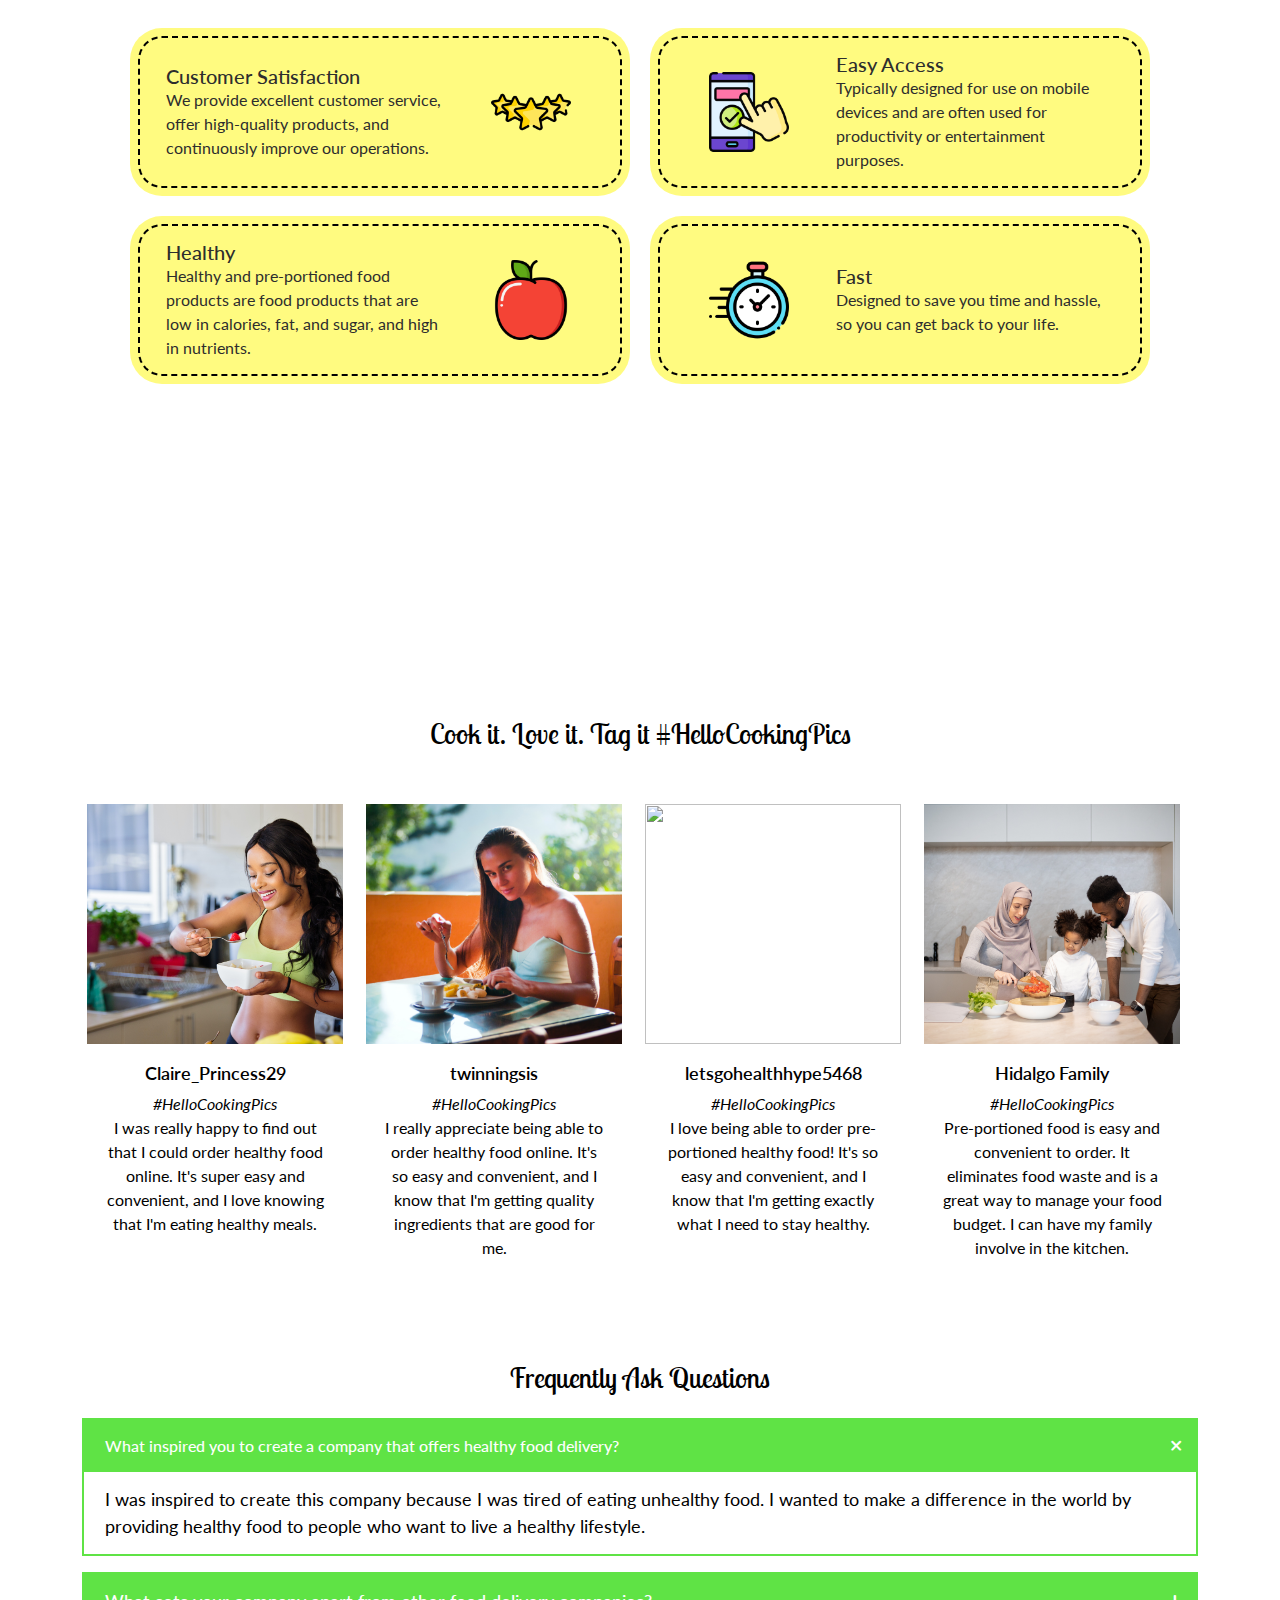
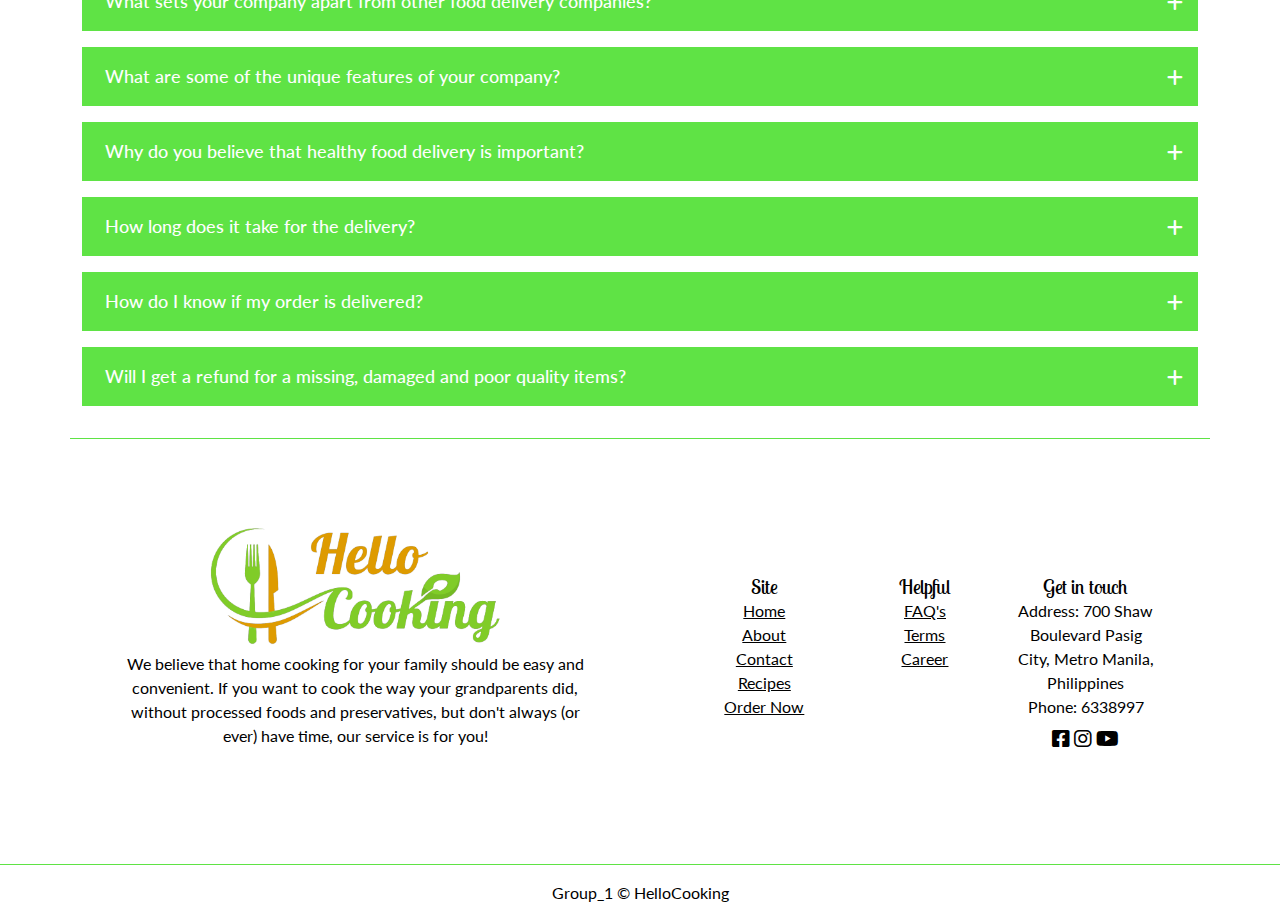
==== commit 88012950: "Merge branch 'master' into daisy" ====
--- a/index.html
+++ b/index.html
@@ -68,9 +68,6 @@
                 <ul role="menubar" class="nav__menu">
                   <li class="nav__menu-item active">
                     <a href="#" role="menuitem">Home</a>
-                  </li>
-                  <li class="nav__menu-item">
-                    <a href="order.html" role="menuitem">Order Now</a>
                   </li>
                   <li class="nav__menu-item">
                     <a href="products.html" role="menuitem">Recipes</a>
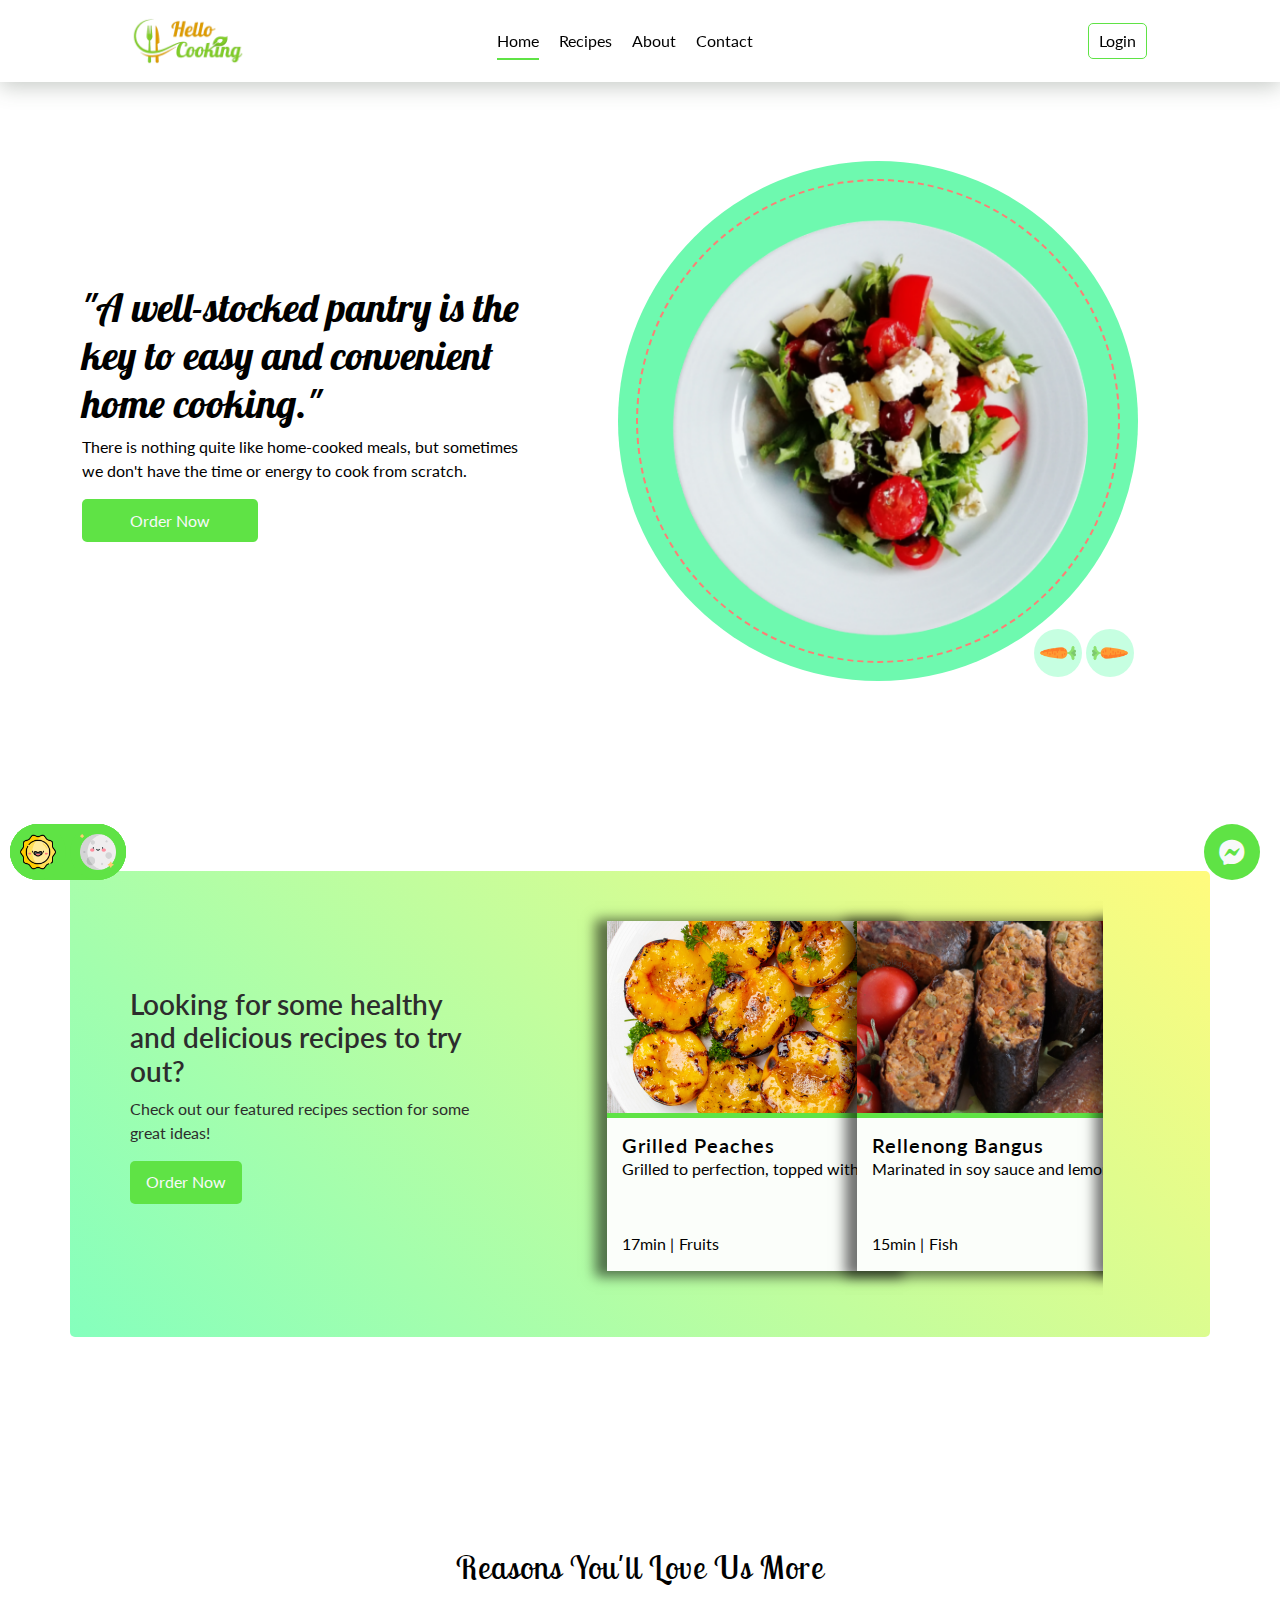
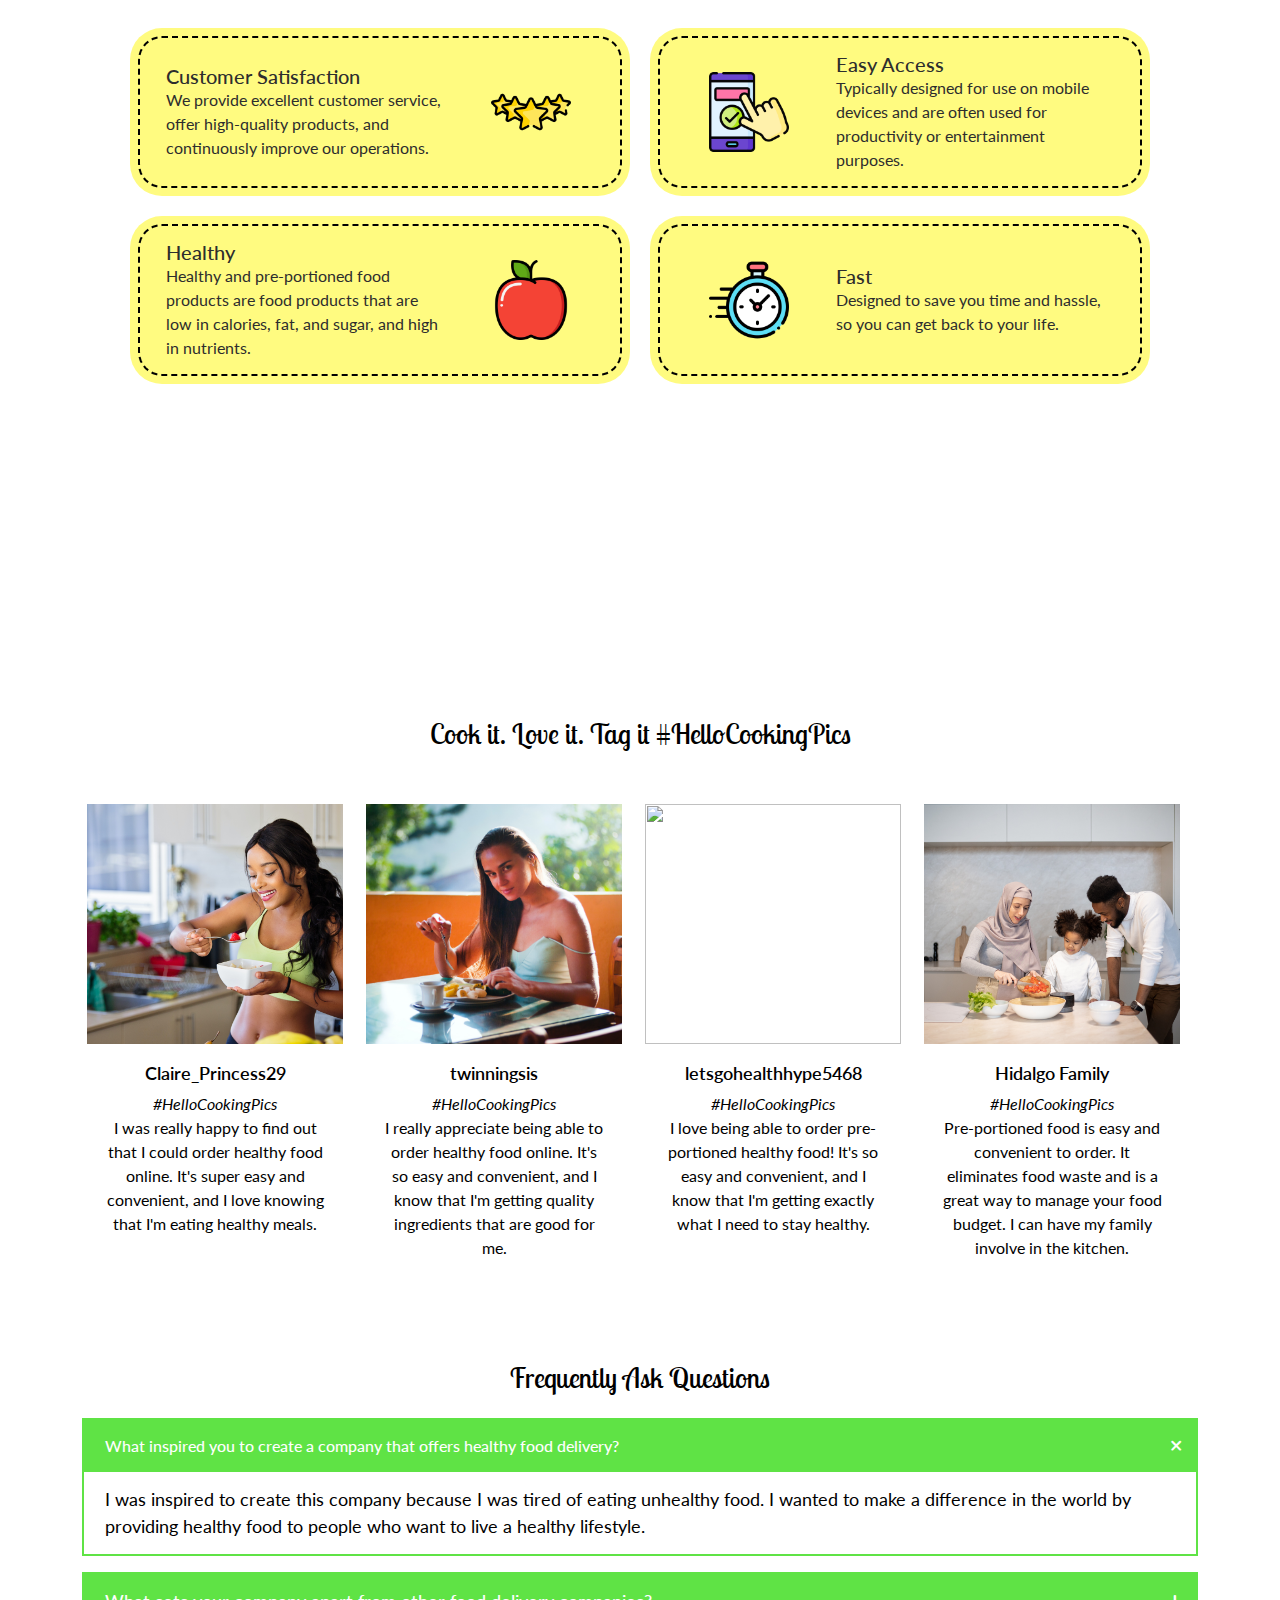
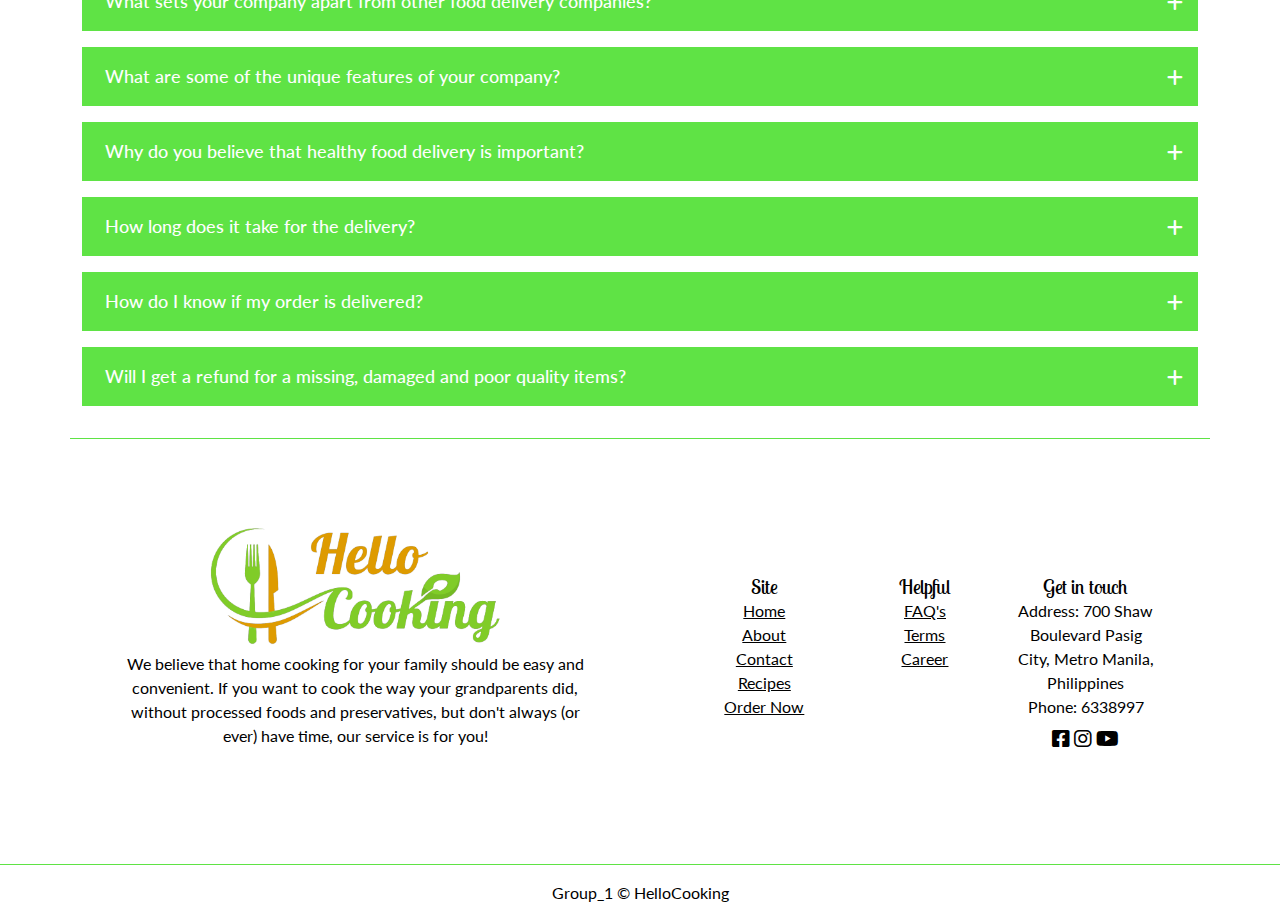
==== commit 243e9669: "65%" ====
--- a/index.html
+++ b/index.html
@@ -78,6 +78,23 @@
                   <li class="nav__menu-item">
                     <a href="contact.html" role="menuitem">Contact</a>
                   </li>
+                  <div class="color-theme-container">
+                    <button
+                      class="button-theme button-theme-light"
+                      data-theme="light"
+                    >
+                      <img src="assets/imgs/color-scheme/sun.png" alt="" />
+                    </button>
+                    <button
+                      class="button-theme button-theme-dark active"
+                      data-theme="dark"
+                    >
+                      <img
+                        src="assets/imgs/color-scheme/full-moon.png"
+                        alt=""
+                      />
+                    </button>
+                  </div>
                 </ul>
               </div>
             </div>
--- a/assets/css/styles/base/nav.css
+++ b/assets/css/styles/base/nav.css
@@ -47,8 +47,7 @@
 
 p {
   margin: 0;
-  padding: 0;
-}
+  padding: 0;}
 
 img { width: 100%; 
 height: auto;}
@@ -281,9 +280,16 @@
     position: absolute;
     top: 100%;
     left: 0;
-    width: 200px;
+    width: 300px;
     transform: translateX(-200%);
     transition: transform 1s ease-out;
+  }
+
+  .nav__menu .color-theme-container {
+    display: block;
+    position: absolute;
+    bottom: 50px;
+    left: 15px;
   }
   
   .open-menu-btn[aria-expanded=true]+.nav__menu-container {
@@ -294,9 +300,17 @@
     background-color: var(--green);
     flex-direction: column;
     align-items: center;
-    height: 100vh;
+    height: 90vh;
     justify-content: start;
+    position: relative;
     
+  }
+
+  .nav__menu .color-theme-container {
+    display: block;
+    position: absolute;
+    bottom: 15px;
+    left: 15px;
   }
 
   .nav__menu .nav__menu-item {
--- a/assets/css/styles/root.css
+++ b/assets/css/styles/root.css
@@ -23,8 +23,8 @@
 
 
   /* dark color scheme */
-  /* --bg-dark: var(--main-hue) 80% 12%; */
-  --bg-dark: 0 8% 14%;
+  --bg-dark: var(--main-hue) 80% 12%;
+  /* --bg-dark: 0 8% 14%; */
   --text-dark: var(--main-hue) 80% 99%;
   --muted-dark: var(--main-hue) 80% 99%;
   --accent-dark: var(--main-hue) 65% 50%;
@@ -49,7 +49,7 @@
 
   /* grays */
 
-  --white:    #fff;
+  --white: #fff;
   --gray-100: #f8f9fa;
   --gray-100-l6: hsla(210, 20%, 98%, 0.898);
   --gray-200: #e9ecef;
--- a/assets/css/styles/base/footer.css
+++ b/assets/css/styles/base/footer.css
@@ -56,23 +56,32 @@
 
 
 
+
+
 /* color scheme */
+
+.nav_menu .color-theme-container {
+  display: none;
+}
+
+
 
 .color-theme-container {
   position: fixed;
   bottom: 20px;
   left: 10px;
+  background-color: var(--green);
+  border-radius: 100vmax;
+  user-select: none;
+  z-index: 20;
 }
 
 .color-theme-container .button-theme {
-  width: calc(3vw + 1rem);
+  width: 3.5rem;
   aspect-ratio: 1/1;
   padding: 10px;
   border-radius: 100vmax;
   background-color: var(--green);
-  transform: scale(0);
-  display: none;
-  pointer-events: none;
   transition: var(--transition-all-250-ease-out);
   cursor: pointer;
 }
@@ -81,17 +90,11 @@
   object-fit: contain;
 }
 
-.color-theme-container .button-theme.active {
-  transform: scale(1);
-  pointer-events: auto;
-  display: block;
-}
-
 
 
 
 #messenger-button {
-  width: calc(3vw + 1rem);
+  width: 3.5rem;
   position: fixed;
   bottom: 20px;
   right: 20px;
@@ -105,7 +108,16 @@
 
 
 
+
+
+
+
 @media (max-width: 580px){
+  .color-theme-container {
+  display: none;
+  }
+
+
   .footer-left__first,
   .footer-left__second,
   .footer-left__third {
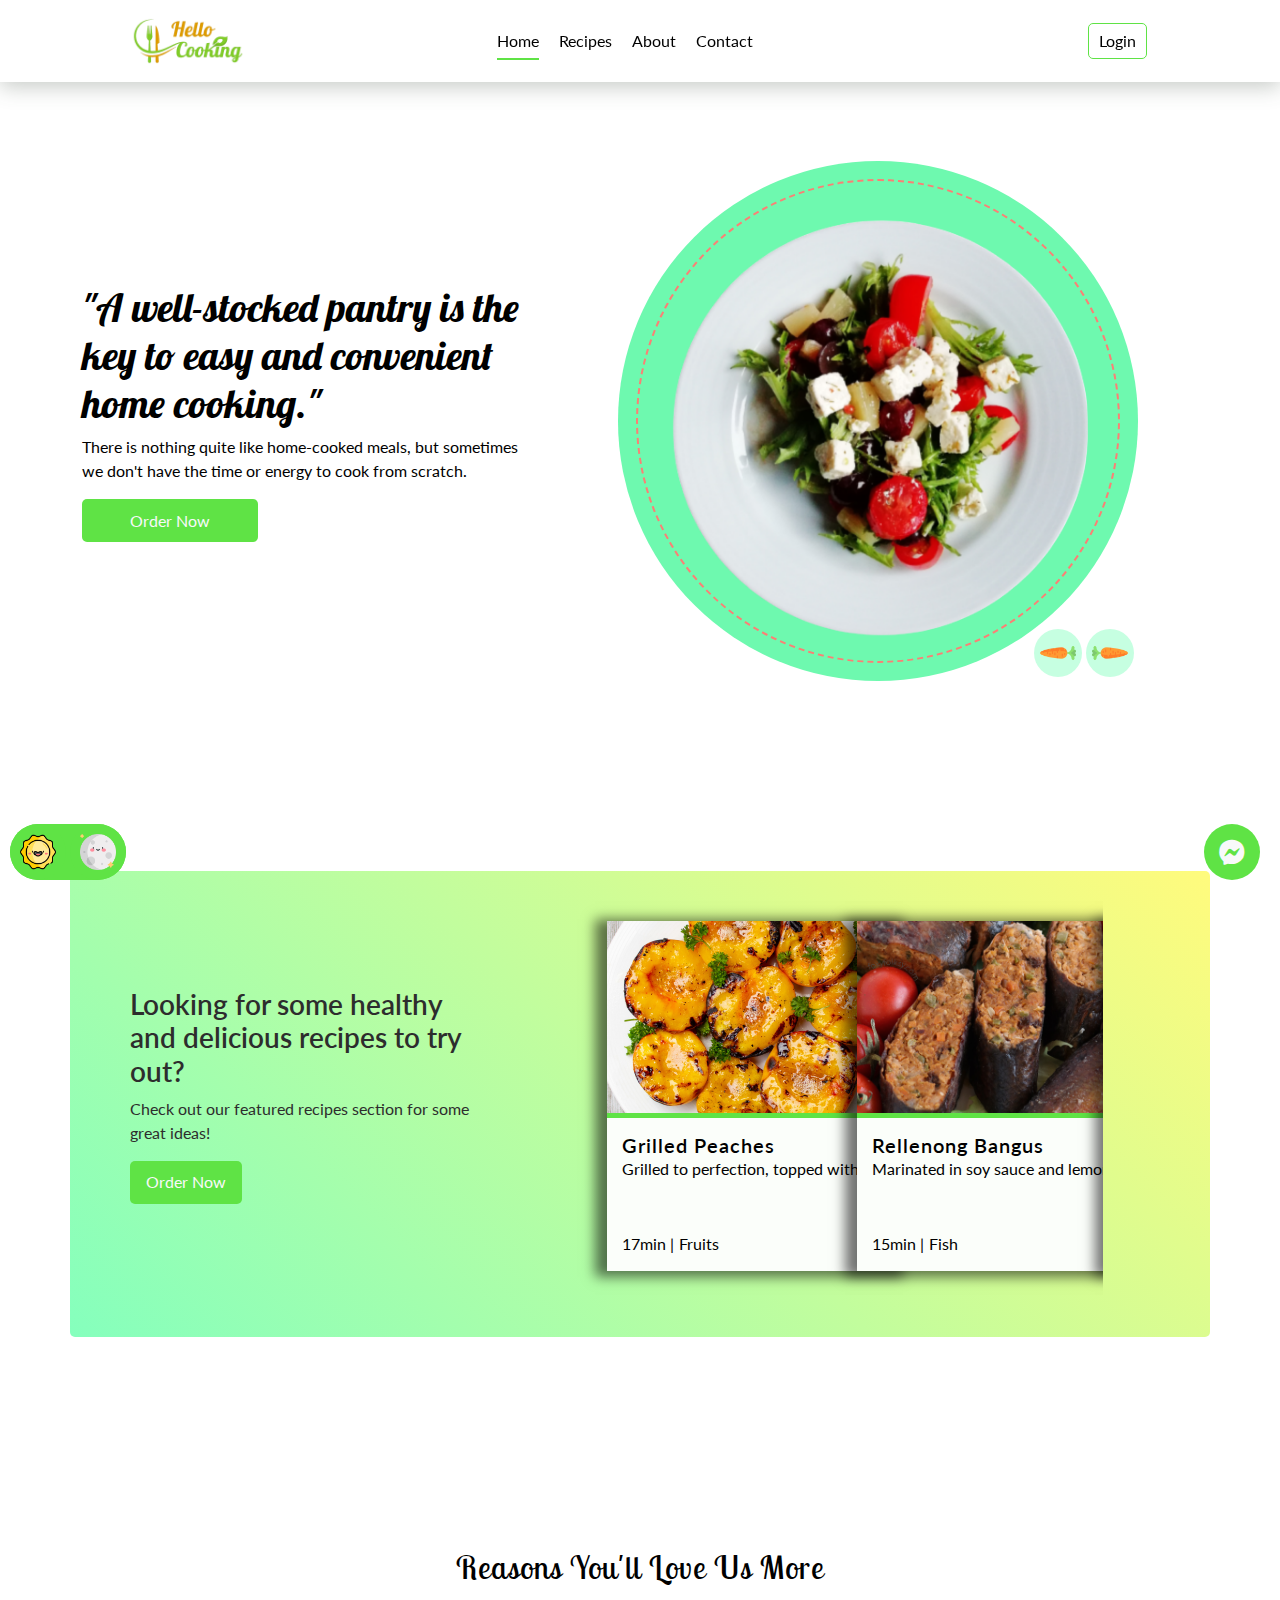
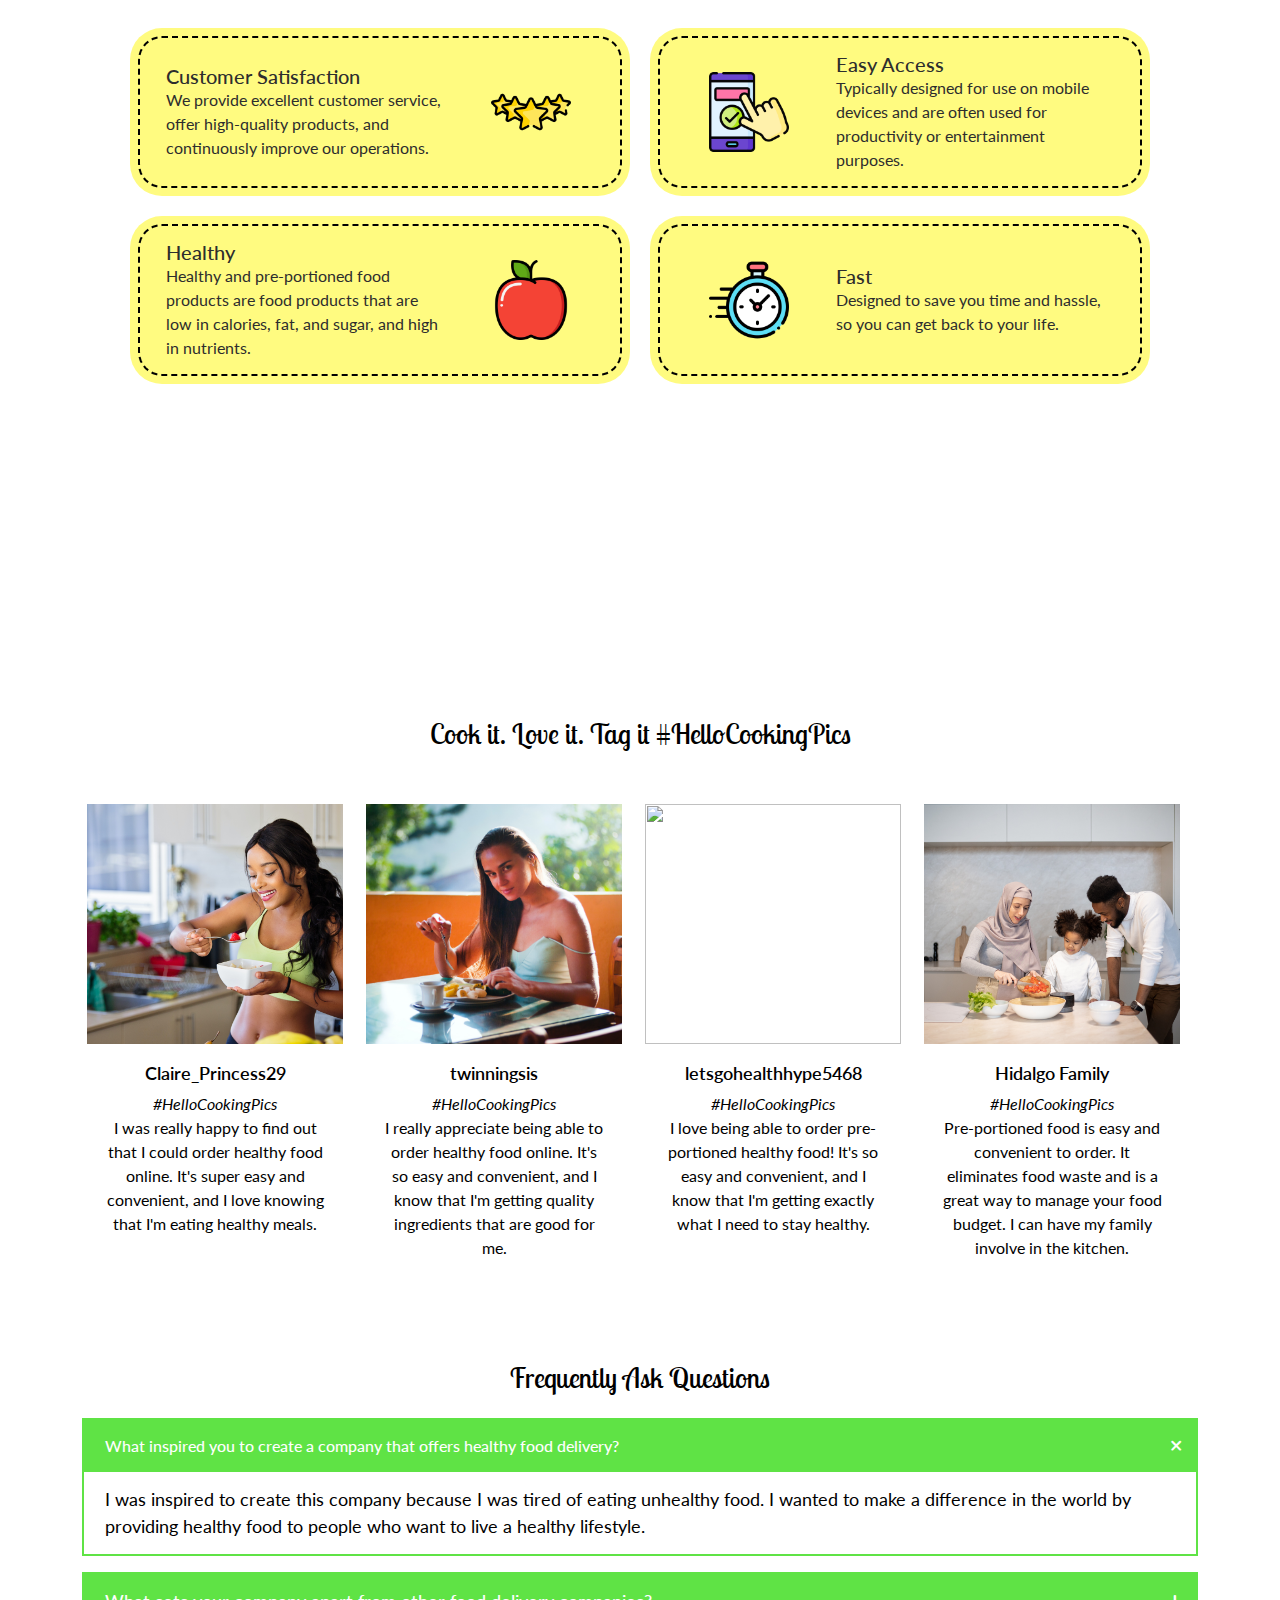
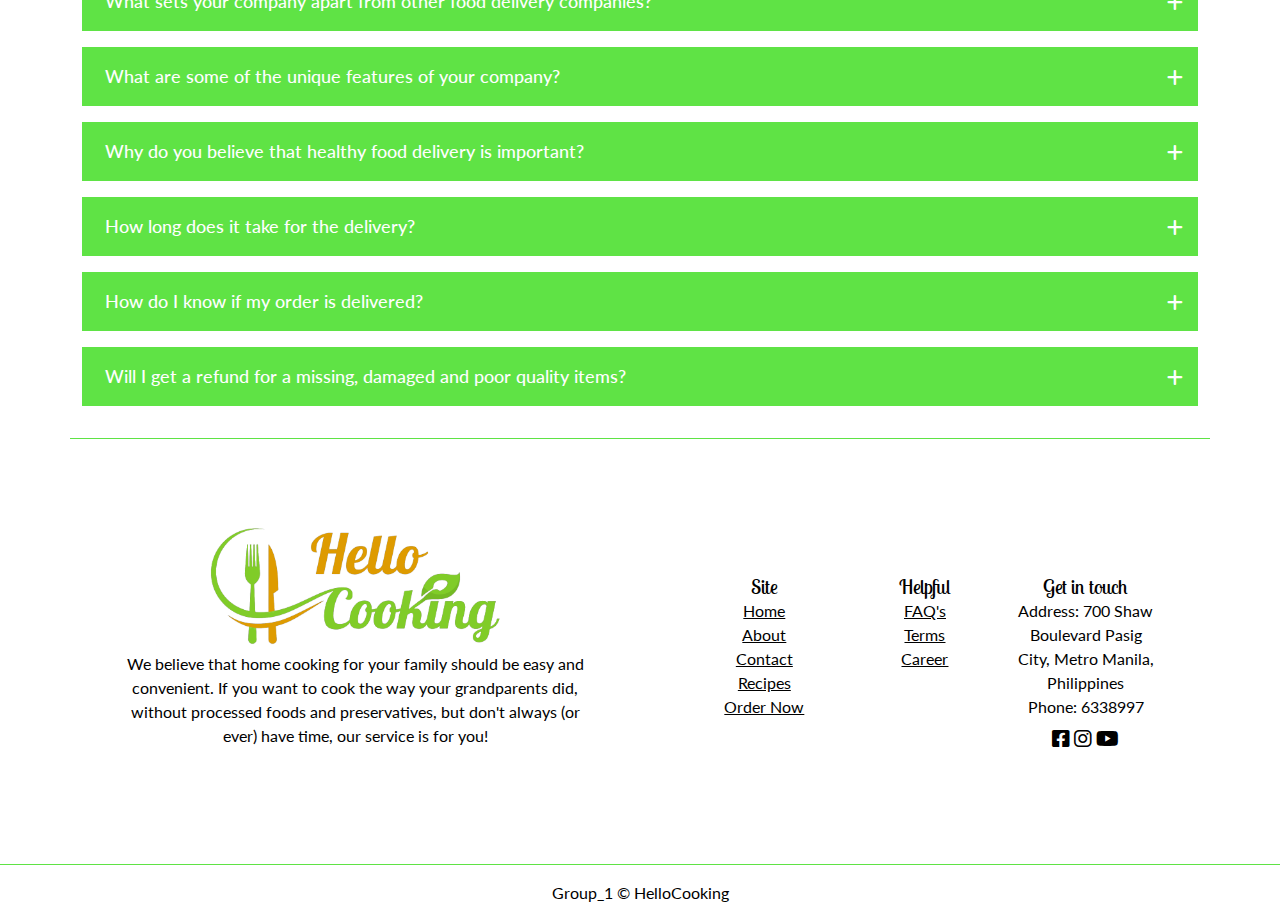
==== commit dee70fbb: "fixing darkmode" ====
--- a/index.html
+++ b/index.html
@@ -78,7 +78,10 @@
                   <li class="nav__menu-item">
                     <a href="contact.html" role="menuitem">Contact</a>
                   </li>
-                  <div class="color-theme-container">
+                  <div
+                    class="color-theme-container"
+                    id="nav-button-scheme-container"
+                  >
                     <button
                       class="button-theme button-theme-light"
                       data-theme="light"
@@ -133,7 +136,12 @@
                 There is nothing quite like home-cooked meals, but sometimes we
                 don't have the time or energy to cook from scratch.
               </p>
-              <button id="hero-left-btn">Order Now</button>
+              <button
+                id="hero-left-btn"
+                onclick="window.location.href = 'products.html'"
+              >
+                Order Now
+              </button>
             </div>
 
             <div class="col-lg-7" id="hero-right">
@@ -682,10 +690,10 @@
     -->
 
     <div class="color-theme-container">
-      <button class="button-theme button-theme-light" data-theme="light">
+      <button class="button-theme button-theme-light active" data-theme="light">
         <img src="assets/imgs/color-scheme/sun.png" alt="" />
       </button>
-      <button class="button-theme button-theme-dark active" data-theme="dark">
+      <button class="button-theme button-theme-dark" data-theme="dark">
         <img src="assets/imgs/color-scheme/full-moon.png" alt="" />
       </button>
     </div>
--- a/assets/css/styles/base/nav.css
+++ b/assets/css/styles/base/nav.css
@@ -11,7 +11,7 @@
 body {
   font-family: var(--ff-lato);
   position: relative;
-  color: var(--text);
+  color: hsl(var(--text)) /1;
   background-color: var(--bg);
 }
 
@@ -136,7 +136,6 @@
   align-items: center;
   justify-content: end;
   width: min(150px, 20vw);
-  /* max-width: 150px; */
 }
 
 .nav__right>* {
--- a/assets/css/styles/root.css
+++ b/assets/css/styles/root.css
@@ -74,15 +74,10 @@
 
   /* ###### FONT SIZES ###### */
 
-  --step--3: clamp(0.58rem, calc(0.50rem + 0.37vw), 0.77rem);
-  --step--2: clamp(0.69rem, calc(0.59rem + 0.52vw), 0.96rem);
-  --step--1: clamp(0.83rem, calc(0.69rem + 0.72vw), 1.20rem);
+
+
   --step-0: clamp(0.675rem, 2vw, 1rem);
   --step-1: clamp(1.20rem, calc(0.94rem + 1.32vw), 1.88rem);
-  --step-2: clamp(1.44rem, calc(1.09rem + 1.76vw), 2.34rem);
-  --step-3: clamp(1.73rem, calc(1.26rem + 2.35vw), 2.93rem);
-  --step-4: clamp(2.07rem, calc(1.45rem + 3.10vw), 3.66rem);
-  --step-5: clamp(2.49rem, calc(1.67rem + 4.08vw), 4.58rem);
 
   --fs-16: 1rem;
   --fs-14: 0.875rem;
@@ -144,7 +139,6 @@
     --accent: var(--accent-light);
     --secondary: var(--secondary-light);
   --nav: var(--nav-light);
-
     color-scheme: light;
 }
 
--- a/assets/css/styles/base/footer.css
+++ b/assets/css/styles/base/footer.css
@@ -53,20 +53,16 @@
 }
 
 
-
-
-
-
-
 /* color scheme */
 
-.nav_menu .color-theme-container {
+#nav-button-scheme-container {
   display: none;
 }
 
 
 
 .color-theme-container {
+  /* display: none; */
   position: fixed;
   bottom: 20px;
   left: 10px;
@@ -117,6 +113,12 @@
   display: none;
   }
 
+  #nav-button-scheme-container {
+    display: block;
+  }
+  
+  
+
 
   .footer-left__first,
   .footer-left__second,
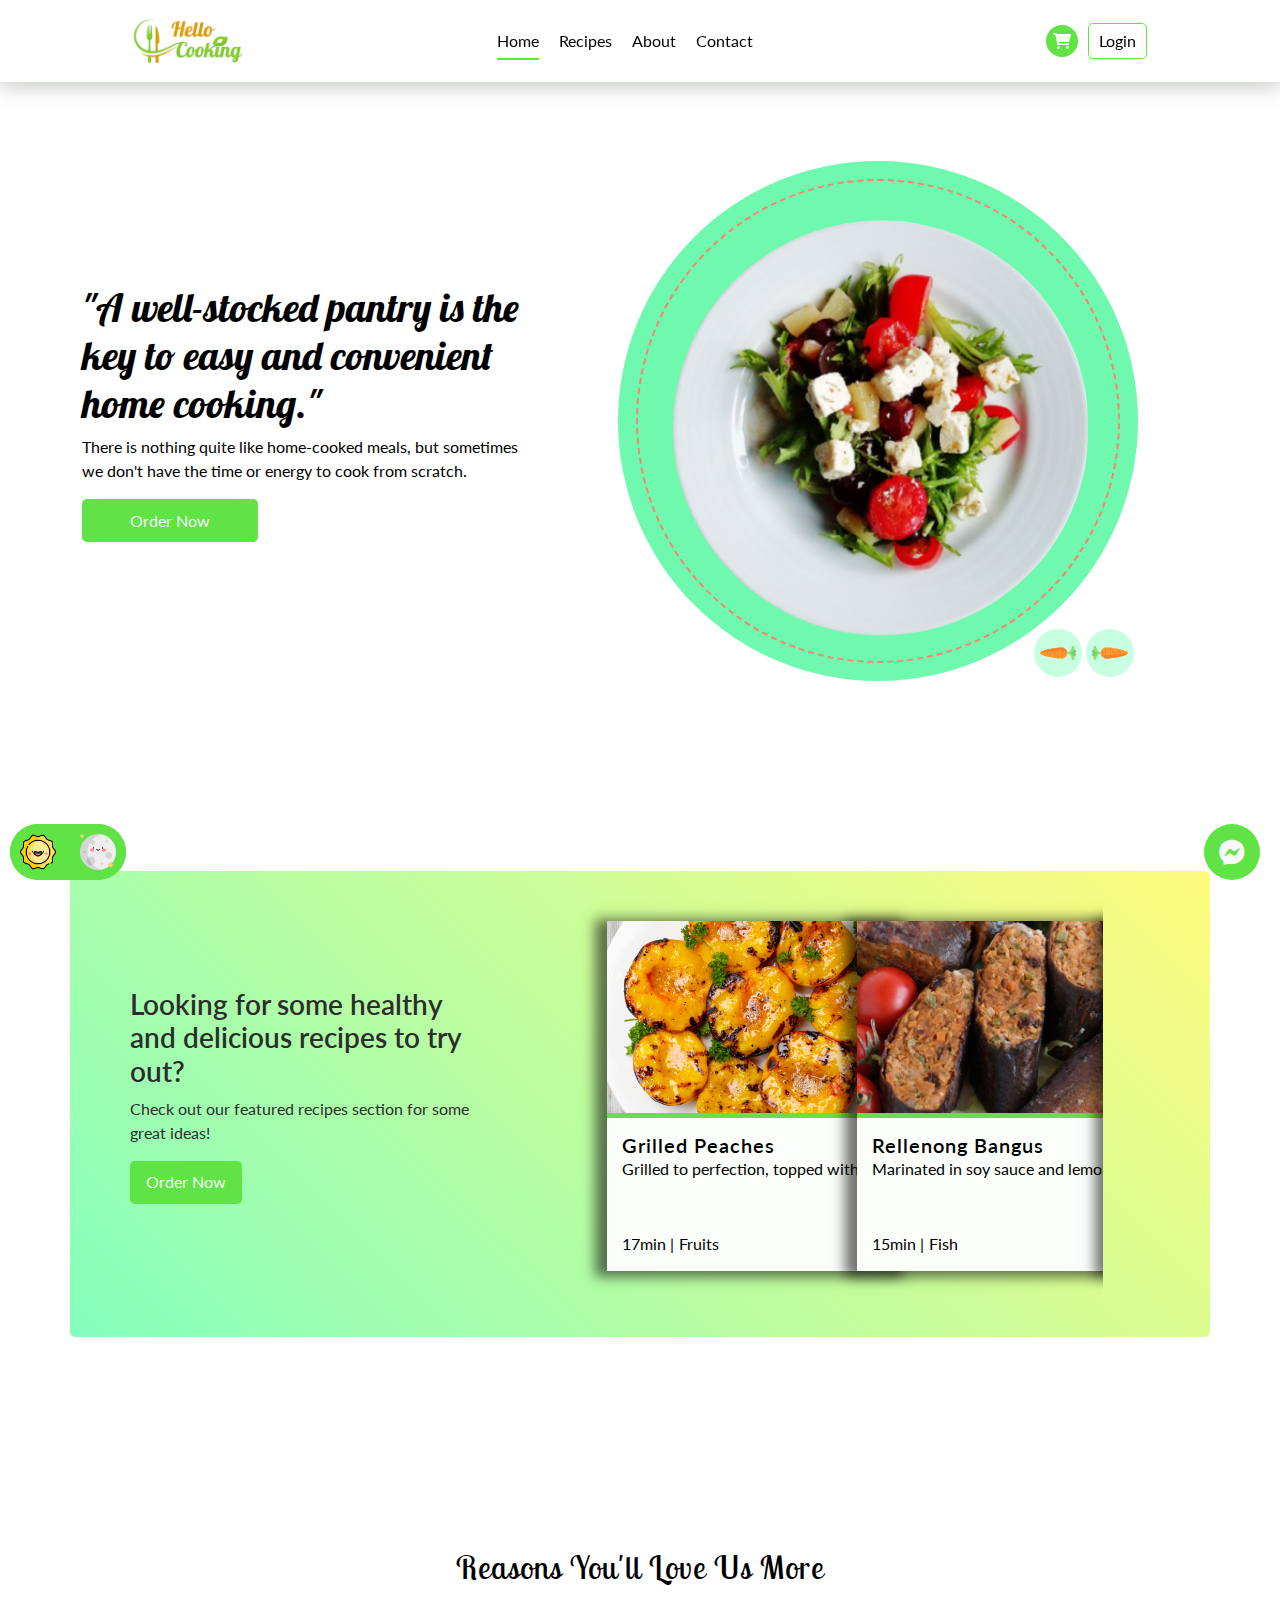
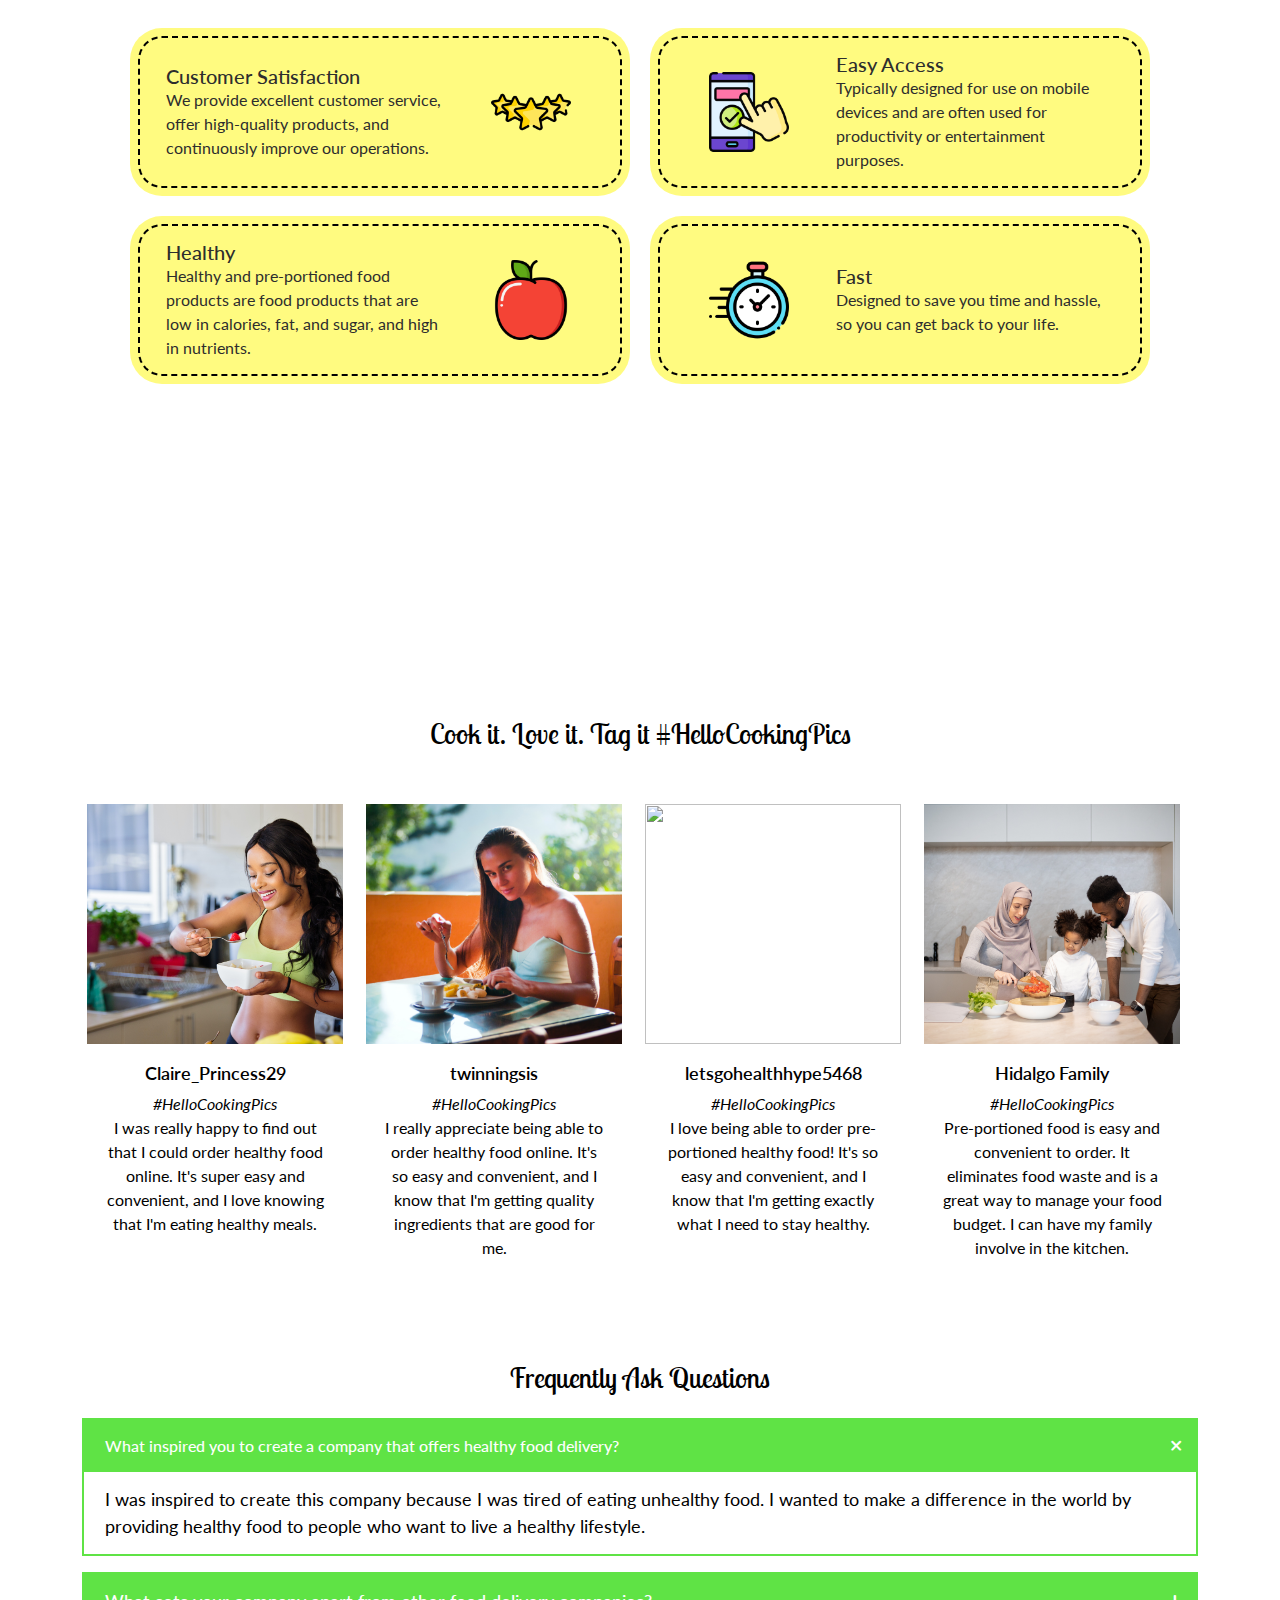
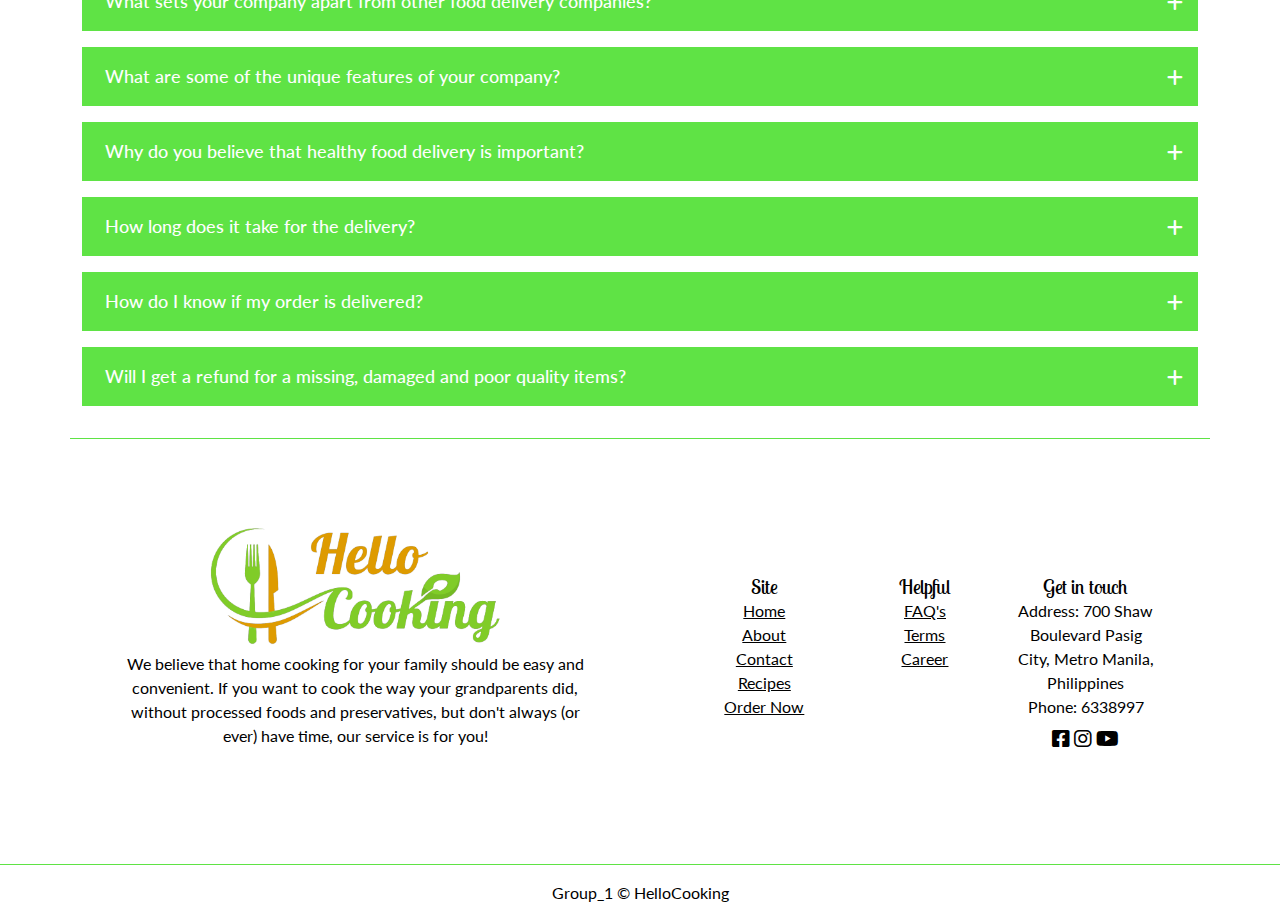
==== commit fc35f4ea: "continuing project" ====
--- a/index.html
+++ b/index.html
@@ -103,11 +103,15 @@
             </div>
 
             <div class="nav__right">
-              <button><i class="fa-solid fa-cart-shopping"></i></button>
+              <button onclick="window.location.href='cart.html'">
+                <i class="fa-solid fa-cart-shopping"></i>
+              </button>
+
               <a
                 href="#"
                 data-bs-toggle="modal"
                 data-bs-target="#staticBackdrop"
+                id="nav-login"
                 ><i class="fa-solid fa-user"></i> Login</a
               >
             </div>
--- a/assets/css/styles/base/nav.css
+++ b/assets/css/styles/base/nav.css
@@ -151,7 +151,7 @@
   display: grid;
   place-content: center;
   background-color: var(--green);
-  display: none;
+  /* display: none; */
 }
 
 .nav__right button i {
@@ -339,5 +339,9 @@
   font-size: 14px;
   }
 
+  nav #nav-login {
+    display: none;
+  }
+
   
 }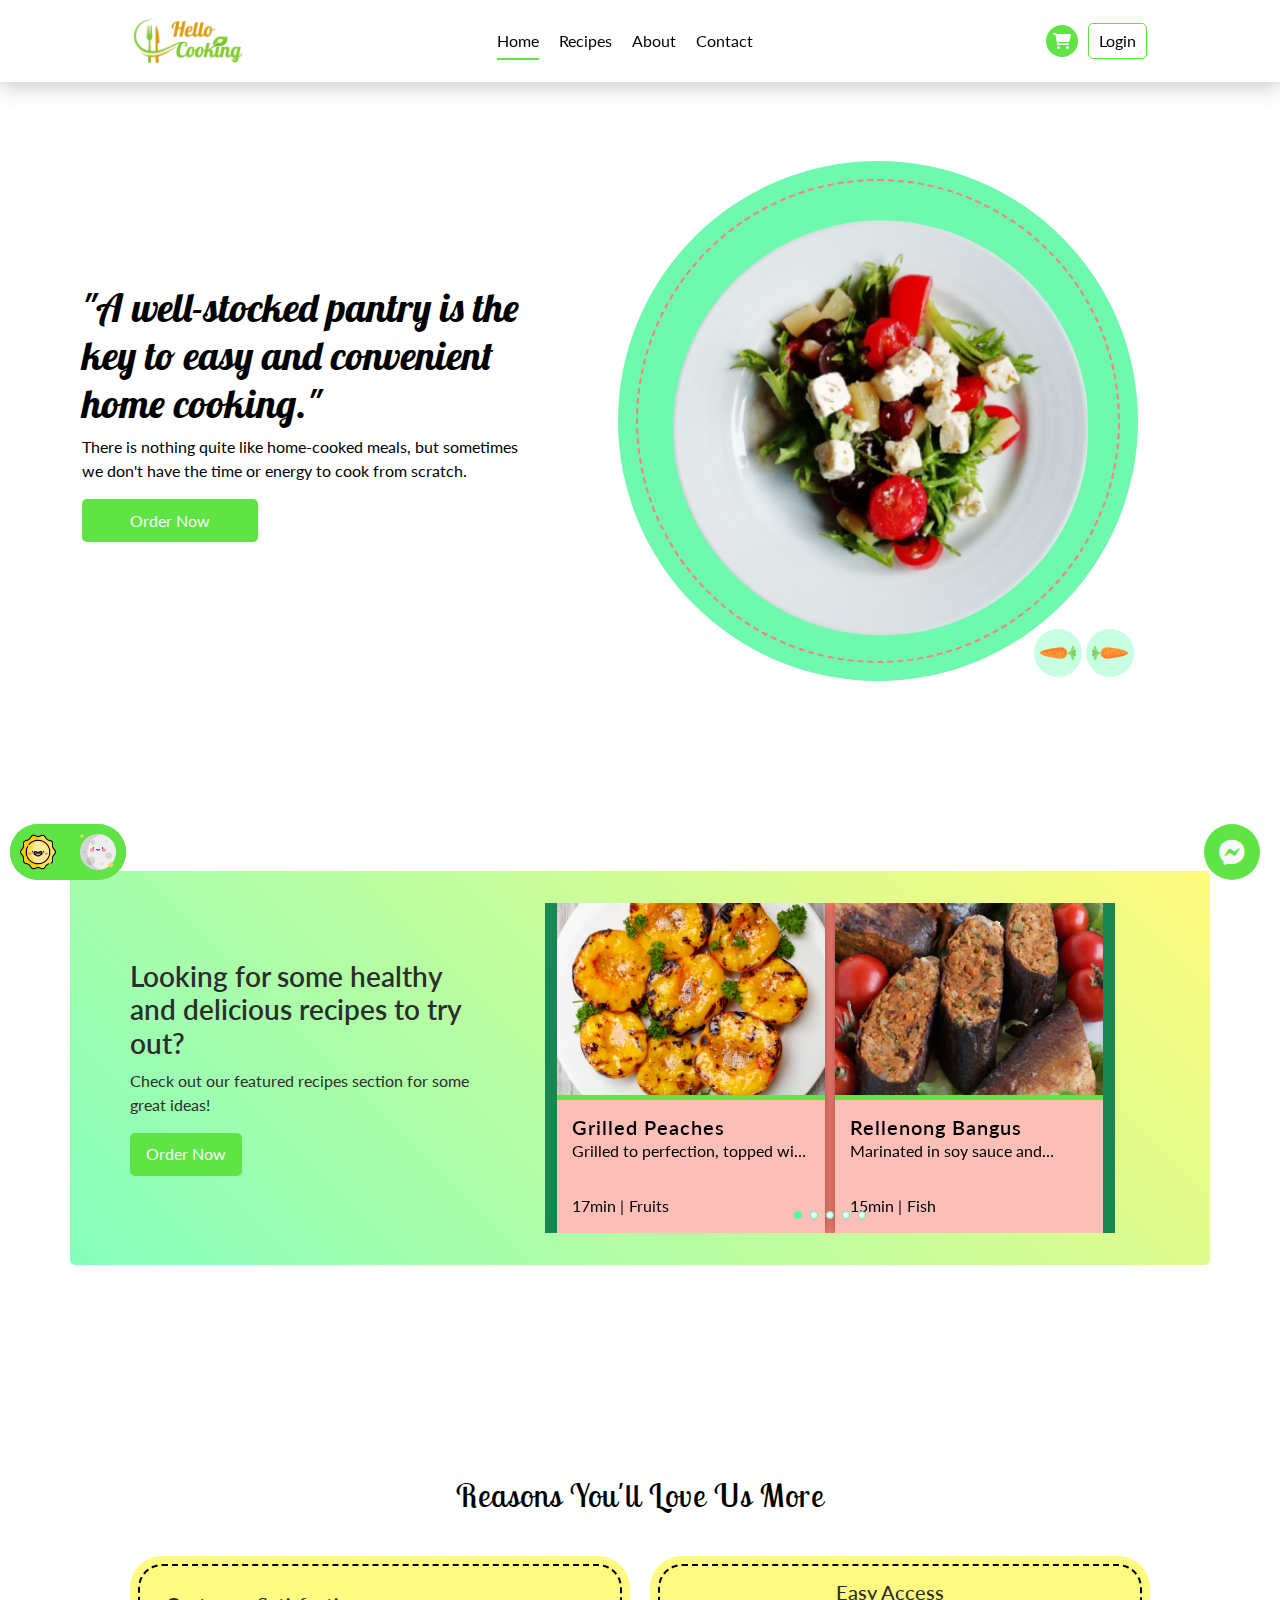
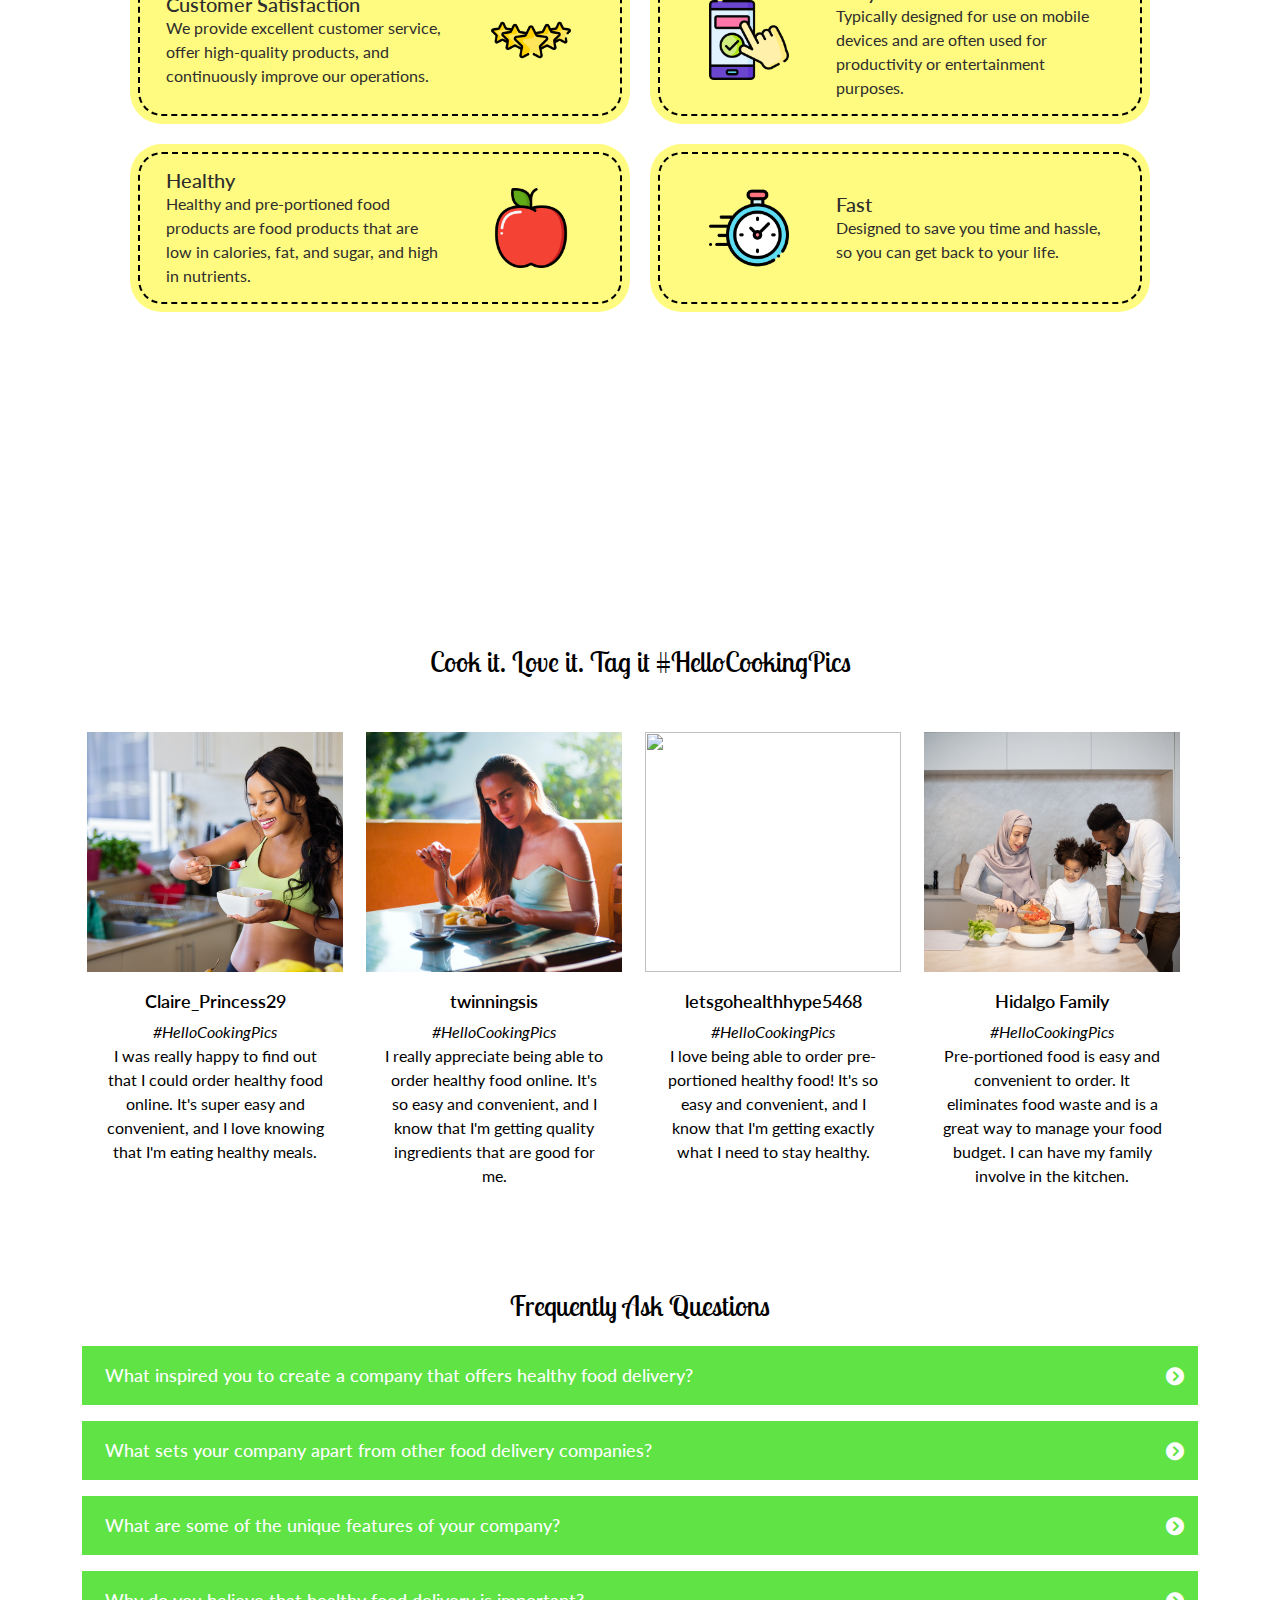
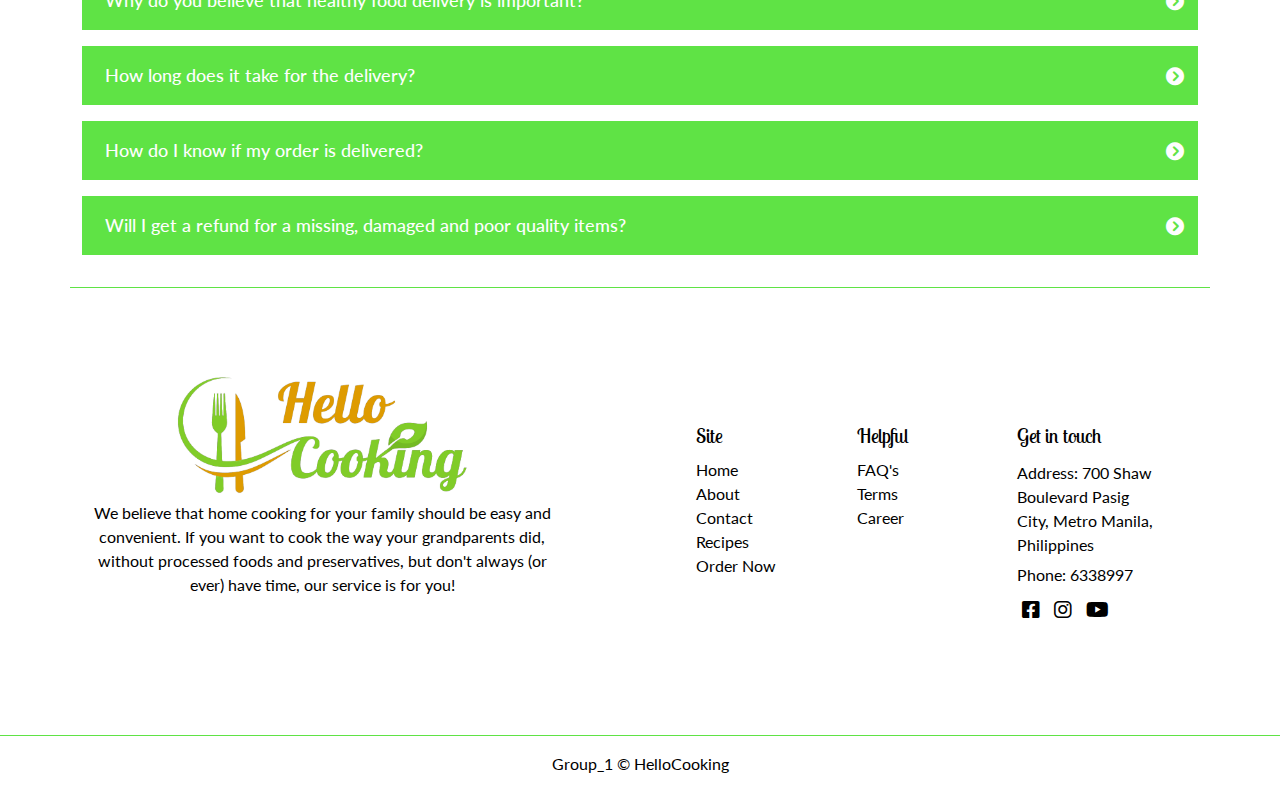
==== commit 4cd729a2: "product filte inialize" ====
--- a/index.html
+++ b/index.html
@@ -14,6 +14,10 @@
     <!-- ========= FONTAWESOME ========== -->
     <link rel="stylesheet" href="assets/css/styles/font-awesome.css" />
 
+    <link
+      rel="stylesheet"
+      href="https://cdn.jsdelivr.net/npm/swiper/swiper-bundle.min.css"
+    />
     <!-- ========= STYLES ========== -->
     <link rel="stylesheet" href="assets/css/styles/base/nav.css" />
     <link rel="stylesheet" href="assets/css/styles/root.css" />
@@ -210,118 +214,139 @@
                 </div>
               </article>
             </div>
-            <div class="col-lg-6">
-              <div class="left-cards">
-                <article class="card-">
-                  <div class="left-card-img-container">
-                    <img
-                      src="assets/imgs/productImgs/grilled-peaches 1.jpg"
-                      alt=""
-                    />
-                  </div>
-                  <div class="description">
-                    <div class="line line1">
-                      <h5>Grilled Peaches</h5>
+            <div class="col-lg-6 bg-success">
+              <div class="left-cards-container">
+                <div class="swiper mySwiper">
+                  <div class="swiper-wrapper">
+                    <div class="swiper-slide">
+                      <article class="card-">
+                        <div class="left-card-img-container">
+                          <img
+                            src="assets/imgs/productImgs/grilled-peaches 1.jpg"
+                            alt=""
+                          />
+                        </div>
+                        <div class="description">
+                          <div class="line line1">
+                            <h5>Grilled Peaches</h5>
+                          </div>
+                          <div class="hash">
+                            <p>
+                              Grilled to perfection, topped with raspberries
+                            </p>
+                          </div>
+                          <div class="line line2">
+                            <div class="line2-left">
+                              <p>17min</p>
+                              <p>Fruits</p>
+                            </div>
+                          </div>
+                        </div>
+                      </article>
                     </div>
-                    <div class="hash">
-                      <p>Grilled to perfection, topped with raspberries</p>
+                    <div class="swiper-slide">
+                      <article class="card-">
+                        <div class="left-card-img-container">
+                          <img
+                            src="assets/imgs/productImgs/rellenong-bangus-recipe 1.jpg"
+                            alt=""
+                          />
+                        </div>
+                        <div class="description">
+                          <div class="line line1">
+                            <h5>Rellenong Bangus</h5>
+                          </div>
+                          <div class="hash">
+                            <p>Marinated in soy sauce and lemon juice</p>
+                          </div>
+                          <div class="line line2">
+                            <div class="line2-left">
+                              <p>15min</p>
+                              <p>Fish</p>
+                            </div>
+                          </div>
+                        </div>
+                      </article>
                     </div>
-                    <div class="line line2">
-                      <div class="line2-left">
-                        <p>17min</p>
-                        <p>Fruits</p>
-                      </div>
+                    <div class="swiper-slide">
+                      <article class="card-">
+                        <div class="left-card-img-container">
+                          <img
+                            src="assets/imgs/productImgs/Pan-Fried-chicken-breast-herowm 1.jpg"
+                            alt=""
+                          />
+                        </div>
+                        <div class="description">
+                          <div class="line line1">
+                            <h5>Fried Chicken</h5>
+                          </div>
+                          <div class="hash">
+                            <p>Pan-fried with small amount of fat</p>
+                          </div>
+                          <div class="line line2">
+                            <div class="line2-left">
+                              <p>15min</p>
+                              <p>Chicken</p>
+                            </div>
+                          </div>
+                        </div>
+                      </article>
                     </div>
-                  </div>
-                </article>
-                <article class="card-">
-                  <div class="left-card-img-container">
-                    <img
-                      src="assets/imgs/productImgs/rellenong-bangus-recipe 1.jpg"
-                      alt=""
-                    />
-                  </div>
-                  <div class="description">
-                    <div class="line line1">
-                      <h5>Rellenong Bangus</h5>
+                    <div class="swiper-slide">
+                      <article class="card-">
+                        <div class="left-card-img-container">
+                          <img
+                            src="assets/imgs/productImgs/Vegan-Sisig_0953-768x1024 1.jpg"
+                            alt=""
+                          />
+                        </div>
+                        <div class="description">
+                          <div class="line line1">
+                            <h5>Vegan Sisig</h5>
+                          </div>
+                          <div class="hash">
+                            <p>Marinated Shitake, Beech and Oyster Mushrooms</p>
+                          </div>
+                          <div class="line line2">
+                            <div class="line2-left">
+                              <p>20min</p>
+                              <p>Vegetables</p>
+                            </div>
+                          </div>
+                        </div>
+                      </article>
                     </div>
-                    <div class="hash">
-                      <p>Marinated in soy sauce and lemon juice</p>
+                    <div class="swiper-slide">
+                      <article class="card-">
+                        <div class="left-card-img-container">
+                          <img
+                            src="assets/imgs//productImgs/tunasand 1.jpg"
+                            alt=""
+                          />
+                        </div>
+                        <div class="description">
+                          <div class="line line1">
+                            <h5>Tuna Sandwich</h5>
+                          </div>
+                          <div class="hash">
+                            <p>Tangy Tuna Salad Sandwich with feta cheese</p>
+                          </div>
+                          <div class="line line2">
+                            <div class="line2-left">
+                              <p>15min</p>
+                              <p>Vegetables</p>
+                              <p>Tuna</p>
+                            </div>
+                          </div>
+                        </div>
+                      </article>
                     </div>
-                    <div class="line line2">
-                      <div class="line2-left">
-                        <p>15min</p>
-                        <p>Fish</p>
-                      </div>
-                    </div>
-                  </div>
-                </article>
-                <article class="card-">
-                  <div class="left-card-img-container">
-                    <img
-                      src="assets/imgs/productImgs/Pan-Fried-chicken-breast-herowm 1.jpg"
-                      alt=""
-                    />
-                  </div>
-                  <div class="description">
-                    <div class="line line1">
-                      <h5>Fried Chicken</h5>
-                    </div>
-                    <div class="hash">
-                      <p>Pan-fried with small amount of fat</p>
-                    </div>
-                    <div class="line line2">
-                      <div class="line2-left">
-                        <p>15min</p>
-                        <p>Chicken</p>
-                      </div>
-                    </div>
-                  </div>
-                </article>
-                <article class="card-">
-                  <div class="left-card-img-container">
-                    <img
-                      src="assets/imgs/productImgs/Vegan-Sisig_0953-768x1024 1.jpg"
-                      alt=""
-                    />
-                  </div>
-                  <div class="description">
-                    <div class="line line1">
-                      <h5>Vegan Sisig</h5>
-                    </div>
-                    <div class="hash">
-                      <p>Marinated Shitake, Beech and Oyster Mushrooms</p>
-                    </div>
-                    <div class="line line2">
-                      <div class="line2-left">
-                        <p>20min</p>
-                        <p>Vegetables</p>
-                      </div>
-                    </div>
-                  </div>
-                </article>
-                <article class="card-">
-                  <div class="left-card-img-container">
-                    <img src="assets/imgs//productImgs/tunasand 1.jpg" alt="" />
-                  </div>
-                  <div class="description">
-                    <div class="line line1">
-                      <h5>Tuna Sandwich</h5>
-                    </div>
-                    <div class="hash">
-                      <p>Tangy Tuna Salad Sandwich with feta cheese</p>
-                    </div>
-                    <div class="line line2">
-                      <div class="line2-left">
-                        <p>15min</p>
-                        <p>Vegetables</p>
-                        <p>Tuna</p>
-                      </div>
-                    </div>
-                  </div>
-                </article>
-              </div>
-            </div>
+                  </div>
+                  <div class="swiper-pagination"></div>
+                </div>
+              </div>
+            </div>
+            <div class="col-lg-1"></div>
           </div>
         </div>
       </section>
@@ -491,134 +516,16 @@
       <section id="faq">
         <div class="container">
           <h3 class="text-center mb-4">Frequently Ask Questions</h3>
-          <div class="faq-accordion">
-            <div class="faq-qa">
-              <input type="checkbox" name="question" id="question1" checked />
-              <label for="question1"
-                >What inspired you to create a company that offers healthy food
-                delivery?
-                <i class="fa-solid fa-plus"></i>
-              </label>
-              <div class="faq-answer-container">
-                <p>
-                  I was inspired to create this company because I was tired of
-                  eating unhealthy food. I wanted to make a difference in the
-                  world by providing healthy food to people who want to live a
-                  healthy lifestyle.
-                </p>
-              </div>
-            </div>
-
-            <div class="faq-qa">
-              <input type="checkbox" name="question" id="question2" />
-              <label for="question2"
-                >What sets your company apart from other food delivery
-                companies?
-                <i class="fa-solid fa-plus"></i>
-              </label>
-              <div class="faq-answer-container">
-                <p>
-                  Our company is unique because we offer healthy food options
-                  that are pre-portioned and come with one-of-a-kind recipes.
-                </p>
-              </div>
-            </div>
-
-            <div class="faq-qa">
-              <input type="checkbox" name="question" id="question3" />
-              <label for="question3"
-                >What are some of the unique features of your company?
-                <i class="fa-solid fa-plus"></i>
-              </label>
-              <div class="faq-answer-container">
-                <p>
-                  We offer a unique recipe service that is pre-portioned and
-                  easy to use. Our customers are always our top priority and we
-                  work hard to ensure their satisfaction. Our website is fast
-                  and easy to use, making it a great resource for busy families.
-                </p>
-              </div>
-            </div>
-
-            <div class="faq-qa">
-              <input type="checkbox" name="question" id="question4" />
-              <label for="question4"
-                >Why do you believe that healthy food delivery is important?
-                <i class="fa-solid fa-plus"></i>
-              </label>
-              <div class="faq-answer-container">
-                <p>
-                  There are a few reasons why healthy food delivery is
-                  important. First, it can help people who are unable to cook
-                  for themselves or do not have time to prepare meals. Second,
-                  it can help people who have dietary restrictions or are on
-                  special diets. Third, it can help people who live in areas
-                  where there are not many healthy food options.
-                </p>
-              </div>
-            </div>
-
-            <div class="faq-qa">
-              <input type="checkbox" name="question" id="question5" />
-              <label for="question5"
-                >How long does it take for the delivery?
-                <i class="fa-solid fa-plus"></i>
-              </label>
-              <div class="faq-answer-container">
-                <p>
-                  The delivery will take at least 5 hours from placing depending
-                  on the location you are located and the delivery channel you
-                  used.
-                </p>
-              </div>
-            </div>
-
-            <div class="faq-qa">
-              <input type="checkbox" name="question" id="question6" />
-              <label for="question6"
-                >How do I know if my order is delivered?
-                <i class="fa-solid fa-plus"></i>
-              </label>
-              <div class="faq-answer-container">
-                <p>
-                  You will receive an email or text confirmation once the order
-                  has been delivered!
-                </p>
-              </div>
-            </div>
-
-            <div class="faq-qa">
-              <input type="checkbox" name="question" id="question7" />
-              <label for="question7"
-                >Will I get a refund for a missing, damaged and poor quality
-                items?
-                <i class="fa-solid fa-plus"></i>
-              </label>
-              <div class="faq-answer-container">
-                <p>
-                  If an item is confirmed to be missing, damaged and/or poor
-                  quality from your order, you may send us a message on
-                  help@hellocooking.com and on our social media accounts.
-                </p>
-              </div>
-            </div>
-          </div>
+          <div class="faq-accordion"></div>
         </div>
       </section>
-
-      <!-- 
-        MAIN - CONTACT
-      -->
-
-      <section id="contact-section"></section>
-
       <!-- end main -->
     </main>
     <footer>
       <!-- start footer -->
       <div class="container">
         <div class="row footer-top">
-          <div class="col-lg-6 col-md-12 footer-right">
+          <div class="col-lg-4 col-md-12 footer-right">
             <div class="footer-right__container">
               <div class="footer-right__img-container">
                 <img src="assets/imgs/logo/hc-logo.png" alt="" />
@@ -634,7 +541,7 @@
           <div class="col-lg-6 footer-left">
             <div class="row footer-left__container">
               <div
-                class="col-lg-4 col-md-4 text-md-center col-sm-12 text-sm-center mt-sm-4 footer-left__first"
+                class="col-lg-4 col-md-4 col-sm-12 text-sm-right mt-sm-4 footer-left__first"
               >
                 <h5>Site</h5>
                 <ul>
@@ -646,7 +553,7 @@
                 </ul>
               </div>
               <div
-                class="col-lg-4 col-md-4 text-md-center col-sm-12 text-sm-center mt-sm-4 footer-left__second"
+                class="col-lg-4 col-md-4 text-sm-right col-sm-12 mt-sm-4 footer-left__second"
               >
                 <h5>Helpful</h5>
                 <ul>
@@ -656,7 +563,7 @@
                 </ul>
               </div>
               <div
-                class="col-lg-4 col-md-4 text-md-center col-sm-12 text-sm-center mt-sm-4 footer-left__third"
+                class="col-lg-4 col-md-4 col-sm-12 text-sm-right mt-sm-4 footer-left__third"
               >
                 <h5>Get in touch</h5>
                 <ul>
@@ -804,8 +711,30 @@
     <!-- ========= BOOTSTRAP JS ========== -->
     <script src="assets/js/bootstrap.bundle.min.js"></script>
 
+    <script src="https://cdn.jsdelivr.net/npm/swiper/swiper-bundle.min.js"></script>
     <!-- ========= JS ========== -->
     <script src="assets/js/index.js"></script>
+    <script type="module" src="assets/js/faq/dataGather.js"></script>
+    <!-- <script src="assets/js/home/index.js"></script> -->
     <script src="assets/js/colorScheme.js" type="module"></script>
+
+    <script>
+      var swiper = new Swiper(".mySwiper", {
+        autoplay: {
+          delay: 3000,
+          disableOnInteraction: false,
+          pauseOnMouseEnter: true,
+        },
+        spaceBetween: 10,
+        slidesPerView: 2,
+        slidesPerGroup: 1,
+        loop: true,
+        loopFillGroupWithBlank: true,
+        pagination: {
+          el: ".swiper-pagination",
+          clickable: true,
+        },
+      });
+    </script>
   </body>
 </html>
--- a/assets/css/styles/style.css
+++ b/assets/css/styles/style.css
@@ -151,9 +151,8 @@
   margin-top: 3.125em;
   background-color: #85FFBD;
 background-image: linear-gradient(45deg, #85FFBD 0%, #FFFB7D 100%);
-
-  padding-bottom: 1rem;
   border-radius: 5px;
+  padding-block: 2rem;
 }
 
 .card__main {
@@ -181,45 +180,17 @@
   border-radius: 5px;
 }
 
-
-.left-cards {
-  display: flex;
-  overflow-x: auto;
-  padding: 50px;
-  padding-right: 0;
-}
-
-.left-cards::-webkit-scrollbar {
-  width: 10px;
-  height: 20px;
-  cursor: pointer;
-}
-
-.left-cards::-webkit-scrollbar-thumb {
-  background-color: #85FFBD;
-  background-image: linear-gradient(45deg, #85FFBD 0%, #FFFB7D 100%);
-  border-radius: 100vmax;
-  box-shadow: inset 0px 0px 2px var(--gray-700);
-}
-
-.left-cards::-webkit-scrollbar-thumb:hover{
-  background-image: linear-gradient(45deg, #6ef9af 0%, #fbf675 100%);
-}
-
-.left-cards::-webkit-scrollbar-track {
-  background:hsl(208, 100%, 97%, 0.5);
-  border-radius: 100vmax;
-}
-
-
-
-.left-cards .card- .left-card-img-container {
+.left-cards-container {
+  background-color: #fb8075;
+}
+
+.card- .left-card-img-container {
   width: 100%;
   height: 12rem;
   overflow: hidden;
 }
 
-.left-cards .card- .left-card-img-container img {
+.card- .left-card-img-container img {
   width: 100%;
   height: 100%;
   object-fit: cover;
@@ -227,35 +198,15 @@
 }
 
 .card- {
-  min-width: 300px;
-  height: 350px;
-  box-shadow: -8px 2px 12px 4px rgba(0,0,0,0.55);
--webkit-box-shadow: -8px 2px 12px 4px rgba(0,0,0,0.55);
--moz-box-shadow: -8px 2px 12px 4px rgba(0,0,0,0.55);
-  transition: .2s ease-out;
+  height: 330px;
   z-index: 5;
   position: relative;
   transition: .2s ease-out;
-  transform-origin: top right;
   cursor: pointer;
-  background-color: hsl(var(--bg) / 1);
-}
-
-
-.card-:not(:first-child) {
-  margin-left: -50px;
-}
-
-.card-:hover {
-  transform: rotateZ(5deg);
-  transition: 0.4s ease-out;
-}
-
-.card-:hover~.card- {
-  transform: translateX(50px);
-  transition: 0.4s ease-out;
-}
-
+  background-color: hsl(var(--bg) / .5);
+  box-shadow: 0 0 10px rgba(0, 0, 0, .4);
+  
+}
 
 .description {
   padding: 15px;
@@ -301,8 +252,14 @@
 }
 
 
-
-
+.swiper-pagination-bullet {
+  border: 1px solid #4cfb9e;
+  background-color: #fefefe;
+  opacity: 1;
+}
+.swiper-pagination-bullet-active {
+  background-color: #4cfb9e !important;
+}
 
 
 
@@ -357,7 +314,6 @@
 
 
 
-
 /* ################################
       Main - Commetns
 ###################################*/
@@ -433,7 +389,6 @@
 
 .faq-accordion .faq-qa label{
   background-color: var(--green);
-
   display: flex;
   align-items: center;
   position: relative;
@@ -441,10 +396,8 @@
   font-size: var(--fs-18);
   font-weight: 500;
   color: #fefefe;
-}
-
-.faq-accordion .faq-qa label {
   padding: .875rem 1.75rem .875rem 1.3125rem;
+  transition: all .25s ease-out;
 }
 
 
@@ -460,18 +413,29 @@
 }
 
 .faq-accordion .faq-qa .faq-answer-container {
-  padding: .875rem 1.3125rem;
   background-color: var(--bg) !important;
   line-height: 1.5;
   font-size: var(--fs-18);
-  display: none;
-  transition: .5s ease;
+  height: 0;
+  overflow: hidden;
+  transition: all .5s ease-out;
+}
+
+.faq-accordion .faq-qa .faq-answer-container p{
+  line-height: 0;
+  opacity: 0;
+  transition: .15s ease-in;
+  pointer-events: none;
+}
+
+.faq-accordion .faq-qa input:checked ~ .faq-answer-container p {
+  line-height: normal;
+  opacity: 1;
 }
 
 .faq-accordion .faq-qa input:checked ~ .faq-answer-container {
-  transition: .5s ease;
-  display: block;
-  
+  height: max-content;
+  padding: 20px;
 }
 
 .faq-accordion .faq-qa input:checked ~ label {
@@ -480,9 +444,8 @@
 
 .faq-accordion .faq-qa input:checked ~ label i {
   transform-origin: 0 0 0 0;
-  transform: rotate(45deg);
-}
-
+  transform: rotate(90deg);
+}
 
 
 
--- a/assets/css/styles/base/footer.css
+++ b/assets/css/styles/base/footer.css
@@ -3,7 +3,6 @@
       Footer
 ###################################*/
 footer {
-  user-select: none;
   margin-top: 2rem;
   /* background-color: #FFFB7D; */
 }
@@ -28,22 +27,49 @@
   margin: 2em;
 }
 
+.footer-left__container h5 {
+  margin-bottom: 10px;
+  user-select: none;
+}
+
 .footer-left__container a,
 .footer-left__container p {
   color: var(--text);
+  position: relative;
+  padding-block: 3px;
 }
 
-.footer-left__container a:not(i){
-  text-decoration: underline;
+.footer-left__container p::selection {
+  background-color: var(--green);
+  color: var(--text);
 }
 
-.footer-left__container p {
+.footer-left__container a:not(:has(i)) {
+  border-bottom: 3px solid transparent;
+  transition: .2s ease-out;
   user-select: none;
 }
+
+.footer-left__container a:not(:has(i)):hover {
+  border-bottom: 3px solid var(--green);
+}
+
+/* .footer-left__container p {
+  user-select: none;
+} */
 
 .footer-left__container .footer-social-links i {
   font-size: 20px;
   margin-top: 10px;
+  margin-inline: 5px;
+  border: none;
+  transition: all .25s ease-out;
+  user-select: none;
+}
+
+.footer-left__container .footer-social-links i:hover {
+  color: var(--green);
+  transform: scale(1.5);
 }
 
 .footer-bottom {
@@ -51,6 +77,13 @@
   padding-block: 1em;
   border-top: 1px solid var(--green);
 }
+
+
+
+
+
+
+
 
 
 /* color scheme */
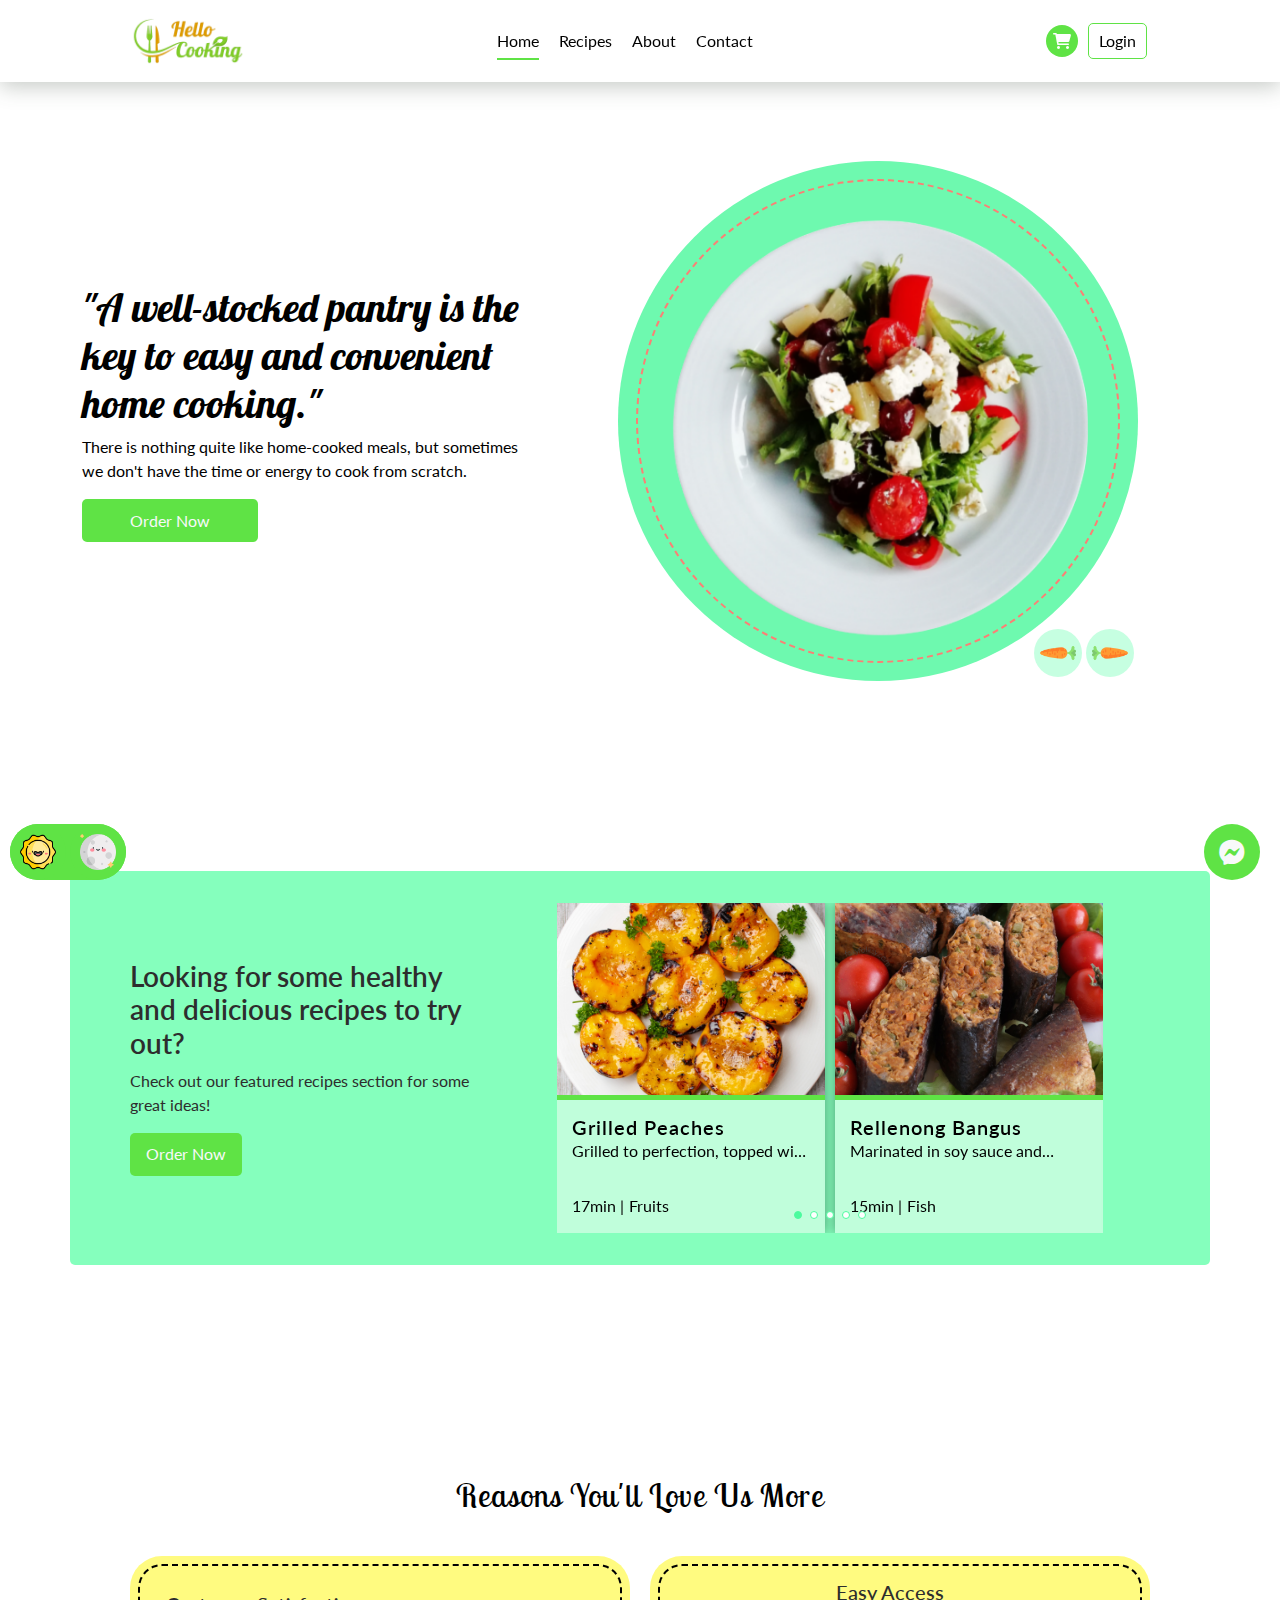
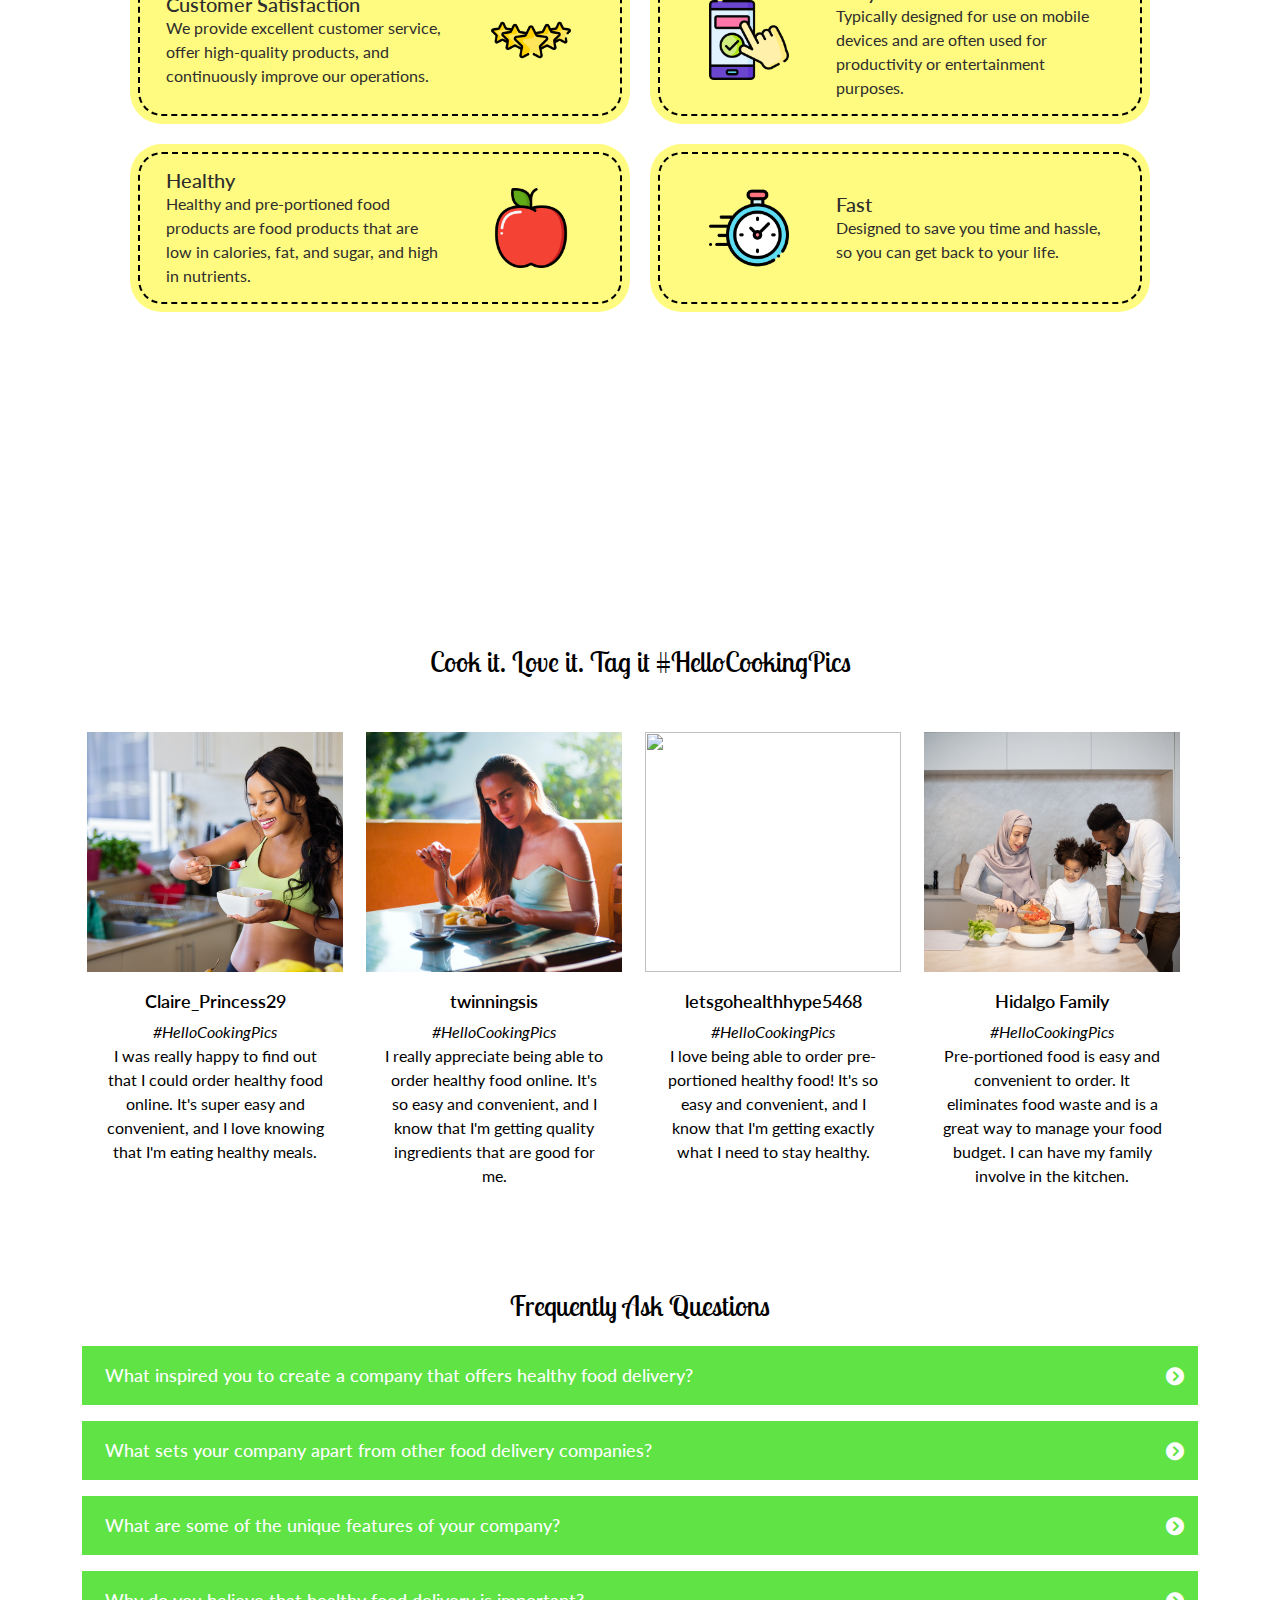
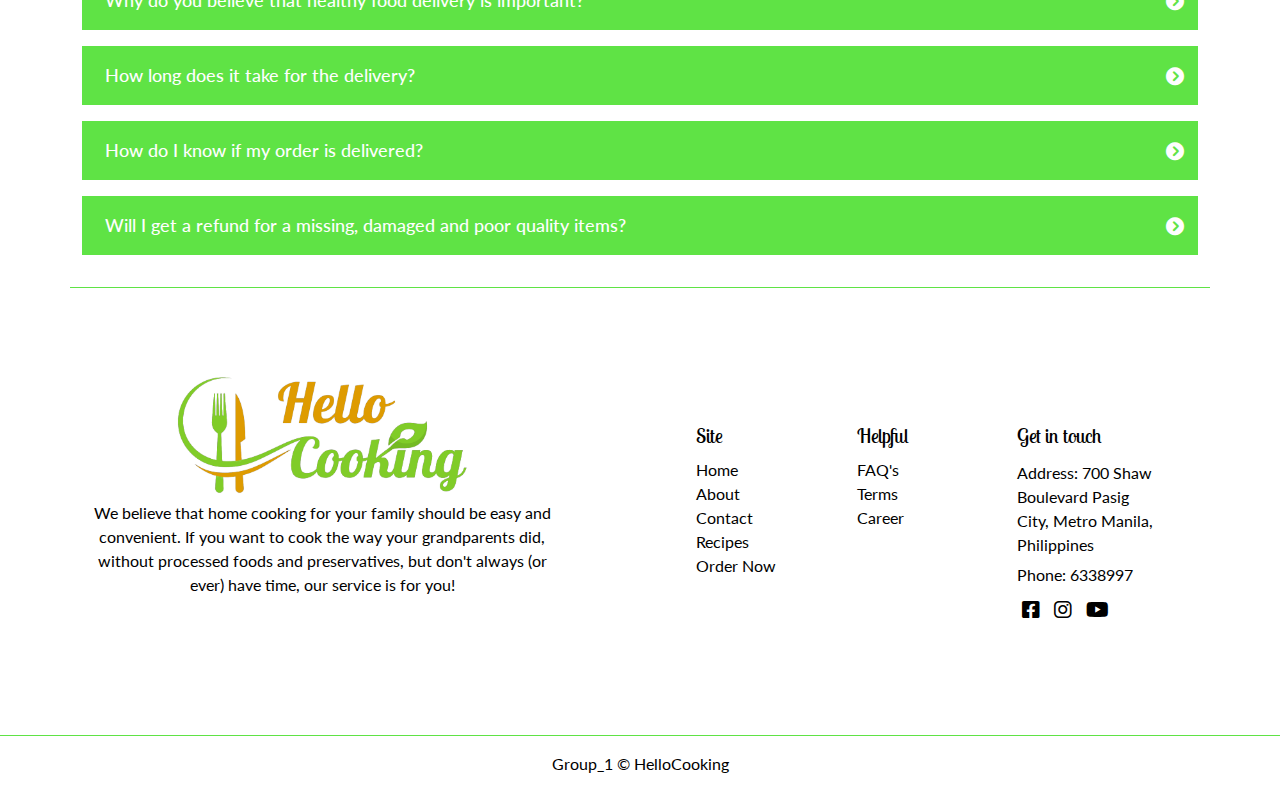
==== commit bce611eb: "last" ====
--- a/index.html
+++ b/index.html
@@ -214,7 +214,7 @@
                 </div>
               </article>
             </div>
-            <div class="col-lg-6 bg-success">
+            <div class="col-lg-6">
               <div class="left-cards-container">
                 <div class="swiper mySwiper">
                   <div class="swiper-wrapper">
--- a/assets/css/styles/base/nav.css
+++ b/assets/css/styles/base/nav.css
@@ -47,10 +47,13 @@
 
 p {
   margin: 0;
-  padding: 0;}
-
-img { width: 100%; 
-height: auto;}
+  padding: 0;
+}
+
+img {
+  width: 100%;
+  height: auto;
+}
 
 
 
@@ -67,7 +70,6 @@
 
 nav {
   scroll-snap-align: start;
-
   display: flex;
   justify-content: space-between;
   align-items: center;
@@ -76,7 +78,7 @@
   top: 0;
   left: 0;
   width: 100%;
-  
+
   padding: 1em var(--section-padding);
   background-color: hsl(var(--nav) / 1);
   box-shadow: 0 5px 20px var(--gray-700-p3);
@@ -126,7 +128,7 @@
   position: absolute;
   left: 0;
   bottom: 0;
-transition: .3s ease-out;
+  transition: .3s ease-out;
 }
 
 
@@ -142,7 +144,7 @@
   margin-inline: 5px;
 }
 
-.nav__right button{
+.nav__right button {
   width: 2em;
   aspect-ratio: 1/ 1;
   border: 1px solid transparent;
@@ -174,7 +176,7 @@
   color: var(--text);
 }
 
-.nav__right a i{
+.nav__right a i {
   display: none;
 }
 
@@ -199,10 +201,13 @@
   -moz-user-select: none;
   -webkit-user-select: none;
   -ms-user-select: none;
-  user-select: none;}
+  user-select: none;
+}
+
 .hamRotate.active {
   transform: rotate(45deg);
 }
+
 .hamRotate180.active {
   transform: rotate(180deg);
 }
@@ -214,30 +219,35 @@
 
 
 .line {
-  fill:none;
+  fill: none;
   transition: stroke-dasharray 400ms, stroke-dashoffset 400ms;
   stroke: hsl(var(--text) / 1);
-  stroke-width:5.5;
-  stroke-linecap:round;
-}
+  stroke-width: 5.5;
+  stroke-linecap: round;
+}
+
 .ham1 .top {
   stroke-dasharray: 40 139;
 }
+
 .ham1 .bottom {
   stroke-dasharray: 40 180;
 }
+
 .ham1.active .top {
   stroke-dashoffset: -98px;
 }
+
 .ham1.active .bottom {
   stroke-dashoffset: -138px;
 }
+
 /* menu */
 
 
 
 
-.bodyScroll .nav__logo-container{
+.bodyScroll .nav__logo-container {
   max-width: 100px;
 }
 
@@ -245,7 +255,7 @@
 
 
 @media (max-width: 991px) {
-  
+
 
   nav .nav__logo-container {
     order: 1;
@@ -269,11 +279,11 @@
   }
 
   .nav__menu-btn {
-    display: inline-block; 
+    display: inline-block;
     height: 100%;
   }
 
-  
+
   .nav__menu-container {
     z-index: 20;
     position: absolute;
@@ -290,11 +300,11 @@
     bottom: 50px;
     left: 15px;
   }
-  
+
   .open-menu-btn[aria-expanded=true]+.nav__menu-container {
     transform: translateX(0);
   }
-  
+
   .nav__menu {
     background-color: var(--green);
     flex-direction: column;
@@ -302,7 +312,7 @@
     height: 90vh;
     justify-content: start;
     position: relative;
-    
+
   }
 
   .nav__menu .color-theme-container {
@@ -329,19 +339,19 @@
 
 }
 
-@media (max-width: 540px){
-
-  nav{
+@media (max-width: 540px) {
+
+  nav {
     padding-inline: 10px;
   }
 
   .nav__right a {
-  font-size: 14px;
+    font-size: 14px;
   }
 
   nav #nav-login {
     display: none;
   }
 
-  
+
 }--- a/assets/css/styles/style.css
+++ b/assets/css/styles/style.css
@@ -1,15 +1,8 @@
-
-
-
-
-
-
-
 /* ################################
       Header
 ###################################*/
 
-.header{
+.header {
   padding-top: 100px;
 
 }
@@ -35,7 +28,7 @@
   margin-bottom: 1em;
 }
 
-#hero-left p{
+#hero-left p {
   max-width: 600px;
 }
 
@@ -77,9 +70,9 @@
 
 .hero-slides .hero-slide[data-active] {
   opacity: 1;
-} 
-
-.hero-slides .hero-slide > img {
+}
+
+.hero-slides .hero-slide>img {
   display: block;
   width: 100%;
   height: 100%;
@@ -116,7 +109,7 @@
   transform: rotate(-90deg);
 }
 
-#hero svg{
+#hero svg {
   position: absolute;
   z-index: -1;
   top: -10%;
@@ -150,7 +143,7 @@
 #products .container {
   margin-top: 3.125em;
   background-color: #85FFBD;
-background-image: linear-gradient(45deg, #85FFBD 0%, #FFFB7D 100%);
+  background-image: linear-gradient;
   border-radius: 5px;
   padding-block: 2rem;
 }
@@ -181,7 +174,7 @@
 }
 
 .left-cards-container {
-  background-color: #fb8075;
+  /* background-color: #fb8075; */
 }
 
 .card- .left-card-img-container {
@@ -205,7 +198,7 @@
   cursor: pointer;
   background-color: hsl(var(--bg) / .5);
   box-shadow: 0 0 10px rgba(0, 0, 0, .4);
-  
+
 }
 
 .description {
@@ -257,6 +250,7 @@
   background-color: #fefefe;
   opacity: 1;
 }
+
 .swiper-pagination-bullet-active {
   background-color: #4cfb9e !important;
 }
@@ -283,7 +277,7 @@
   letter-spacing: 1px;
 }
 
-.reasons{
+.reasons {
   width: min(100%, 500px);
   margin: .6125rem;
   padding: 1.5rem;
@@ -300,7 +294,7 @@
   place-items: center;
 }
 
-.reason-right > img {
+.reason-right>img {
   width: min(80%, 80px);
 }
 
@@ -330,7 +324,7 @@
   width: 100%;
   flex-wrap: wrap;
 }
-  
+
 .comment-card-container {
   padding: 5px;
   width: 25%;
@@ -387,7 +381,7 @@
   margin-bottom: 1rem;
 }
 
-.faq-accordion .faq-qa label{
+.faq-accordion .faq-qa label {
   background-color: var(--green);
   display: flex;
   align-items: center;
@@ -421,28 +415,28 @@
   transition: all .5s ease-out;
 }
 
-.faq-accordion .faq-qa .faq-answer-container p{
+.faq-accordion .faq-qa .faq-answer-container p {
   line-height: 0;
   opacity: 0;
   transition: .15s ease-in;
   pointer-events: none;
 }
 
-.faq-accordion .faq-qa input:checked ~ .faq-answer-container p {
+.faq-accordion .faq-qa input:checked~.faq-answer-container p {
   line-height: normal;
   opacity: 1;
 }
 
-.faq-accordion .faq-qa input:checked ~ .faq-answer-container {
+.faq-accordion .faq-qa input:checked~.faq-answer-container {
   height: max-content;
   padding: 20px;
 }
 
-.faq-accordion .faq-qa input:checked ~ label {
+.faq-accordion .faq-qa input:checked~label {
   font-size: var(--fs-16);
 }
 
-.faq-accordion .faq-qa input:checked ~ label i {
+.faq-accordion .faq-qa input:checked~label i {
   transform-origin: 0 0 0 0;
   transform: rotate(90deg);
 }
@@ -459,10 +453,12 @@
   .comment-row {
     overflow-x: scroll;
   }
-  .comment-row-sub{
+
+  .comment-row-sub {
     flex-wrap: nowrap;
     overflow: scroll;
   }
+
   .comment-card-container {
     width: 25rem;
   }
@@ -471,10 +467,11 @@
 
 
 
-@media (max-width: 580px){
+@media (max-width: 580px) {
   .header {
     padding-top: 50px;
   }
+
   .hero-carousel-container {
     height: 250px;
   }
